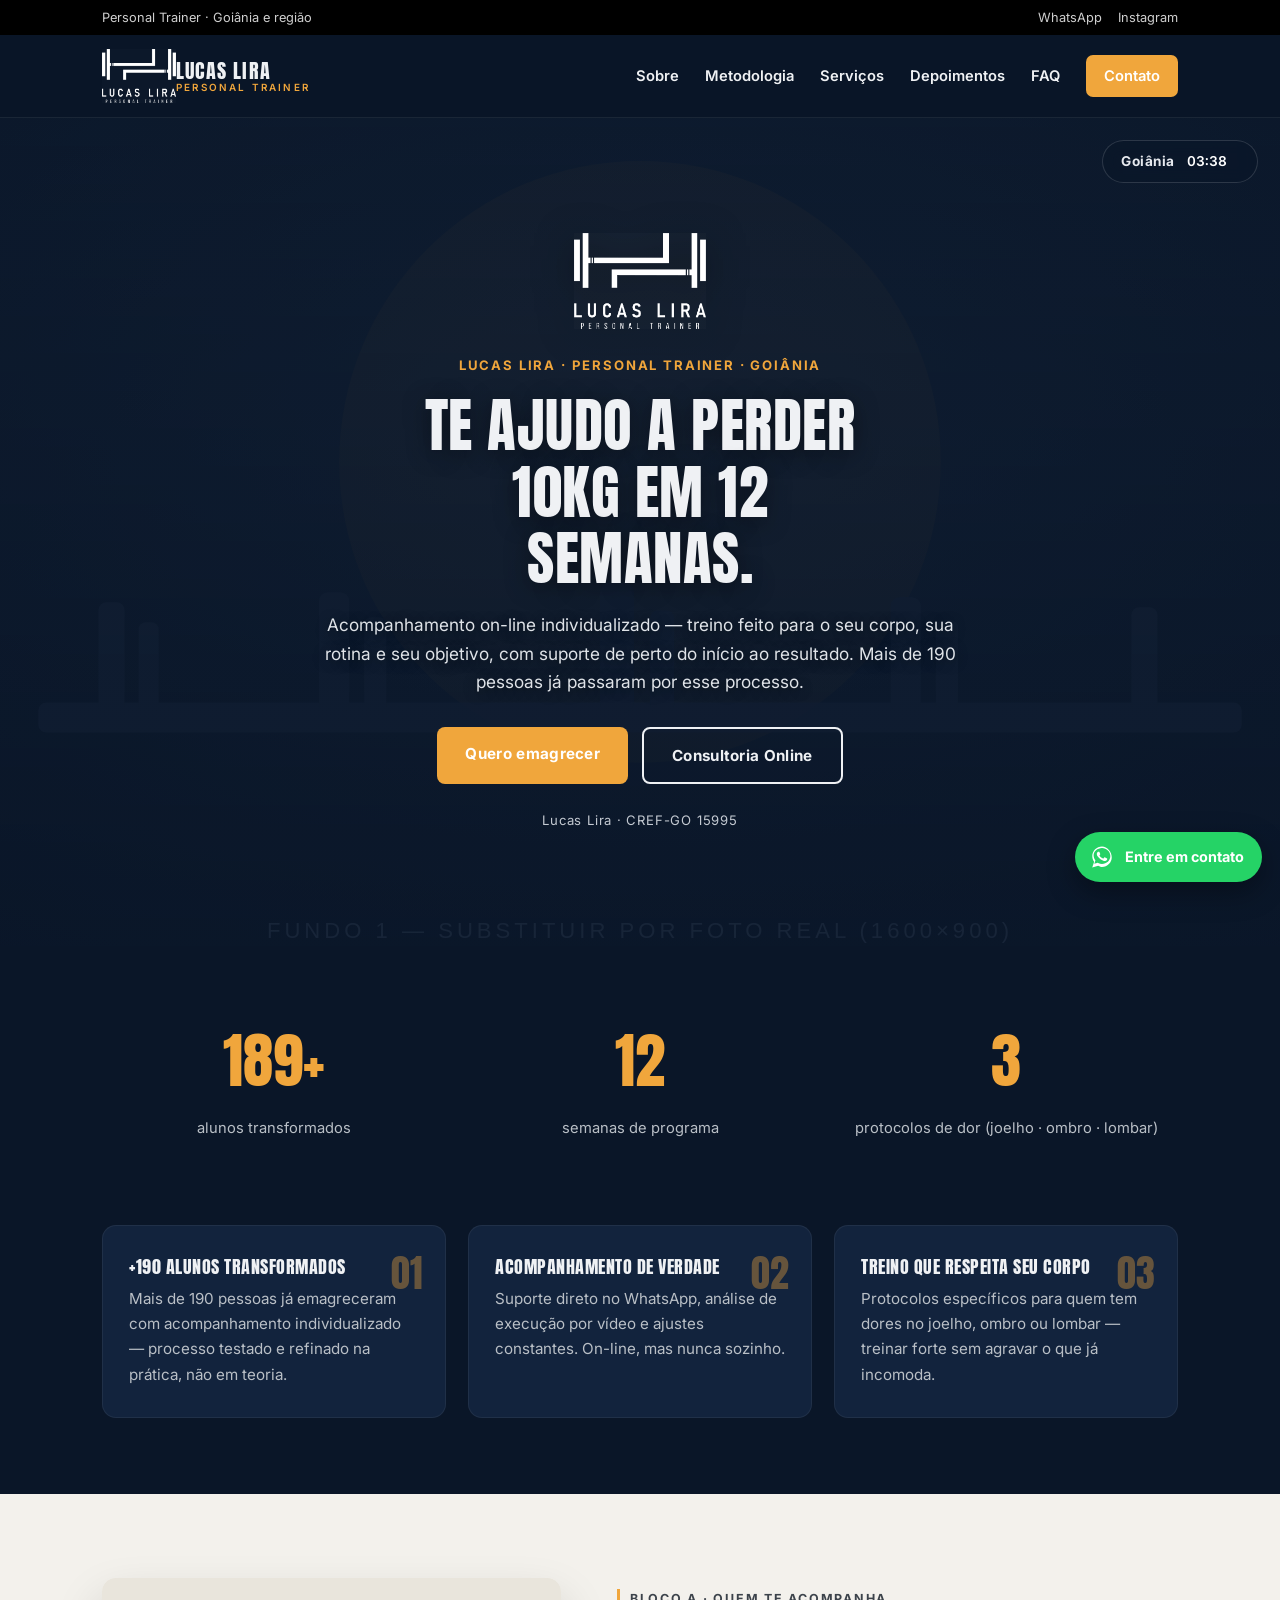
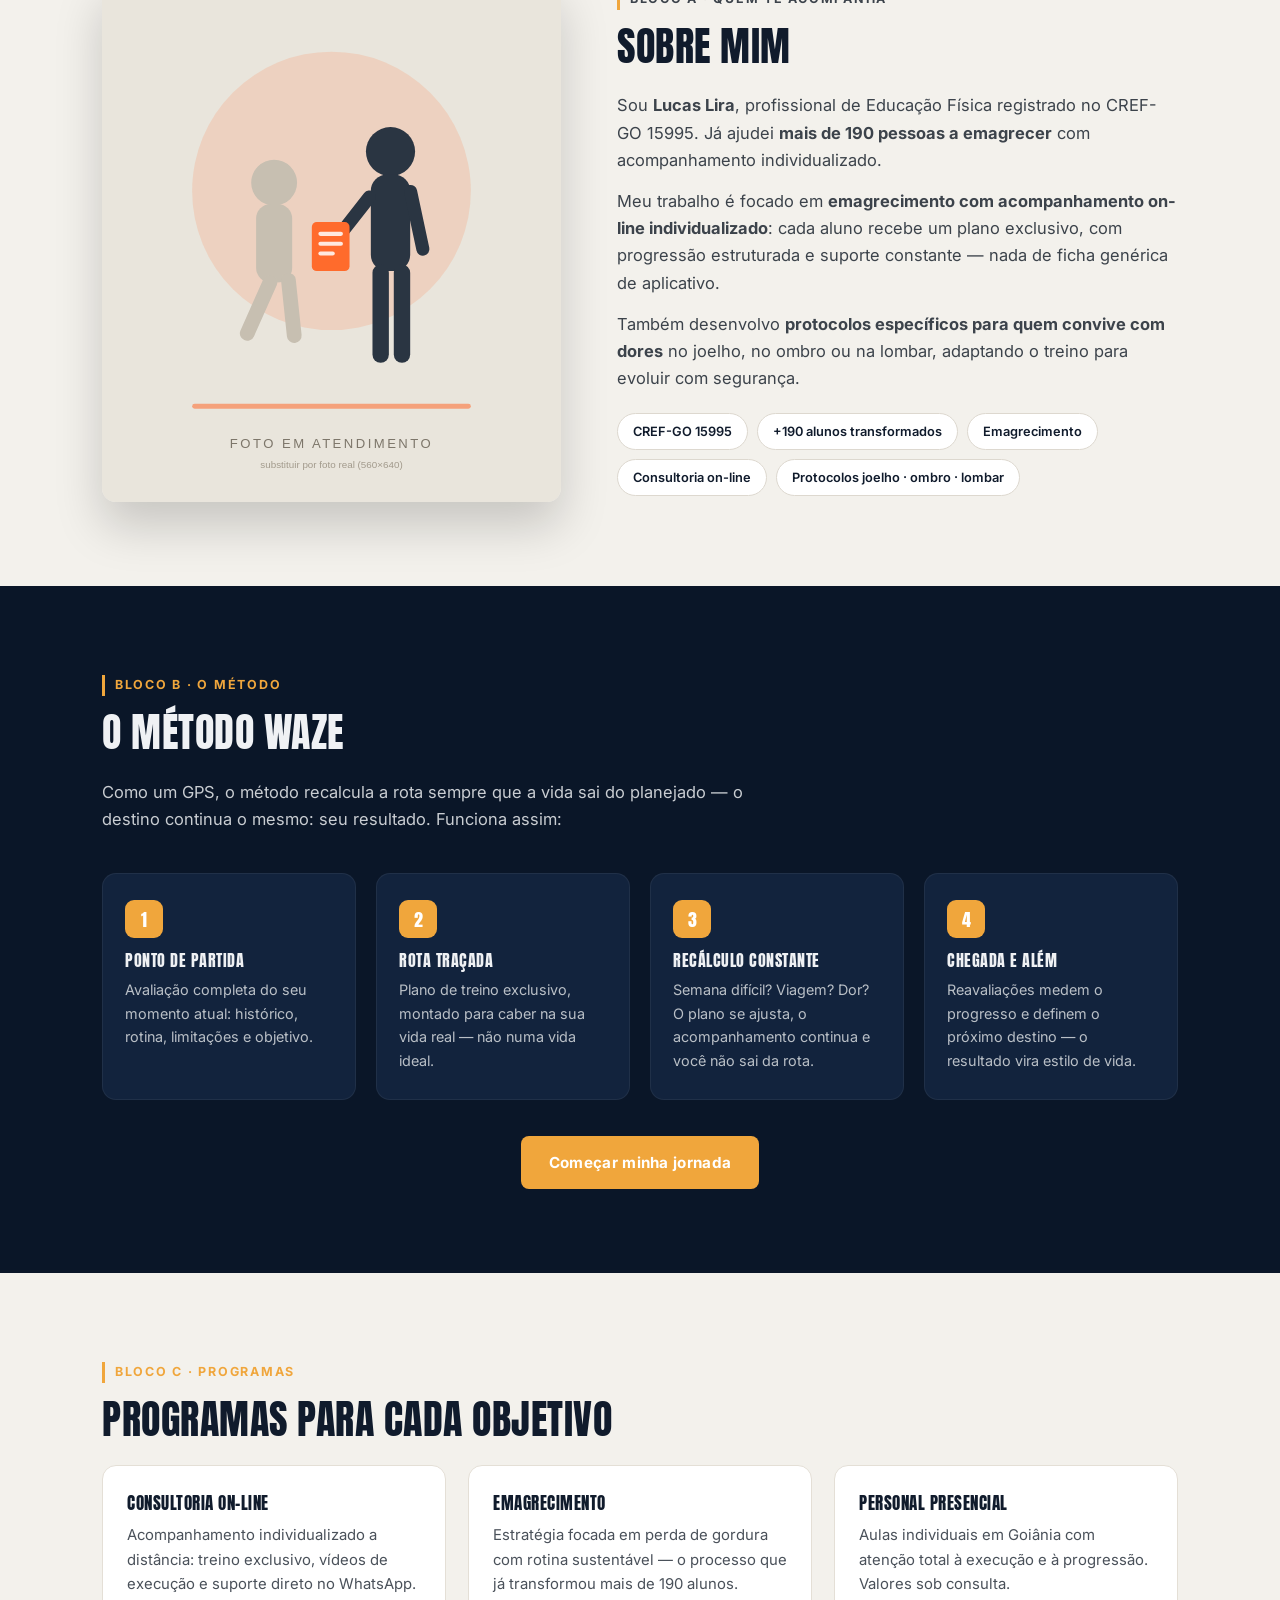
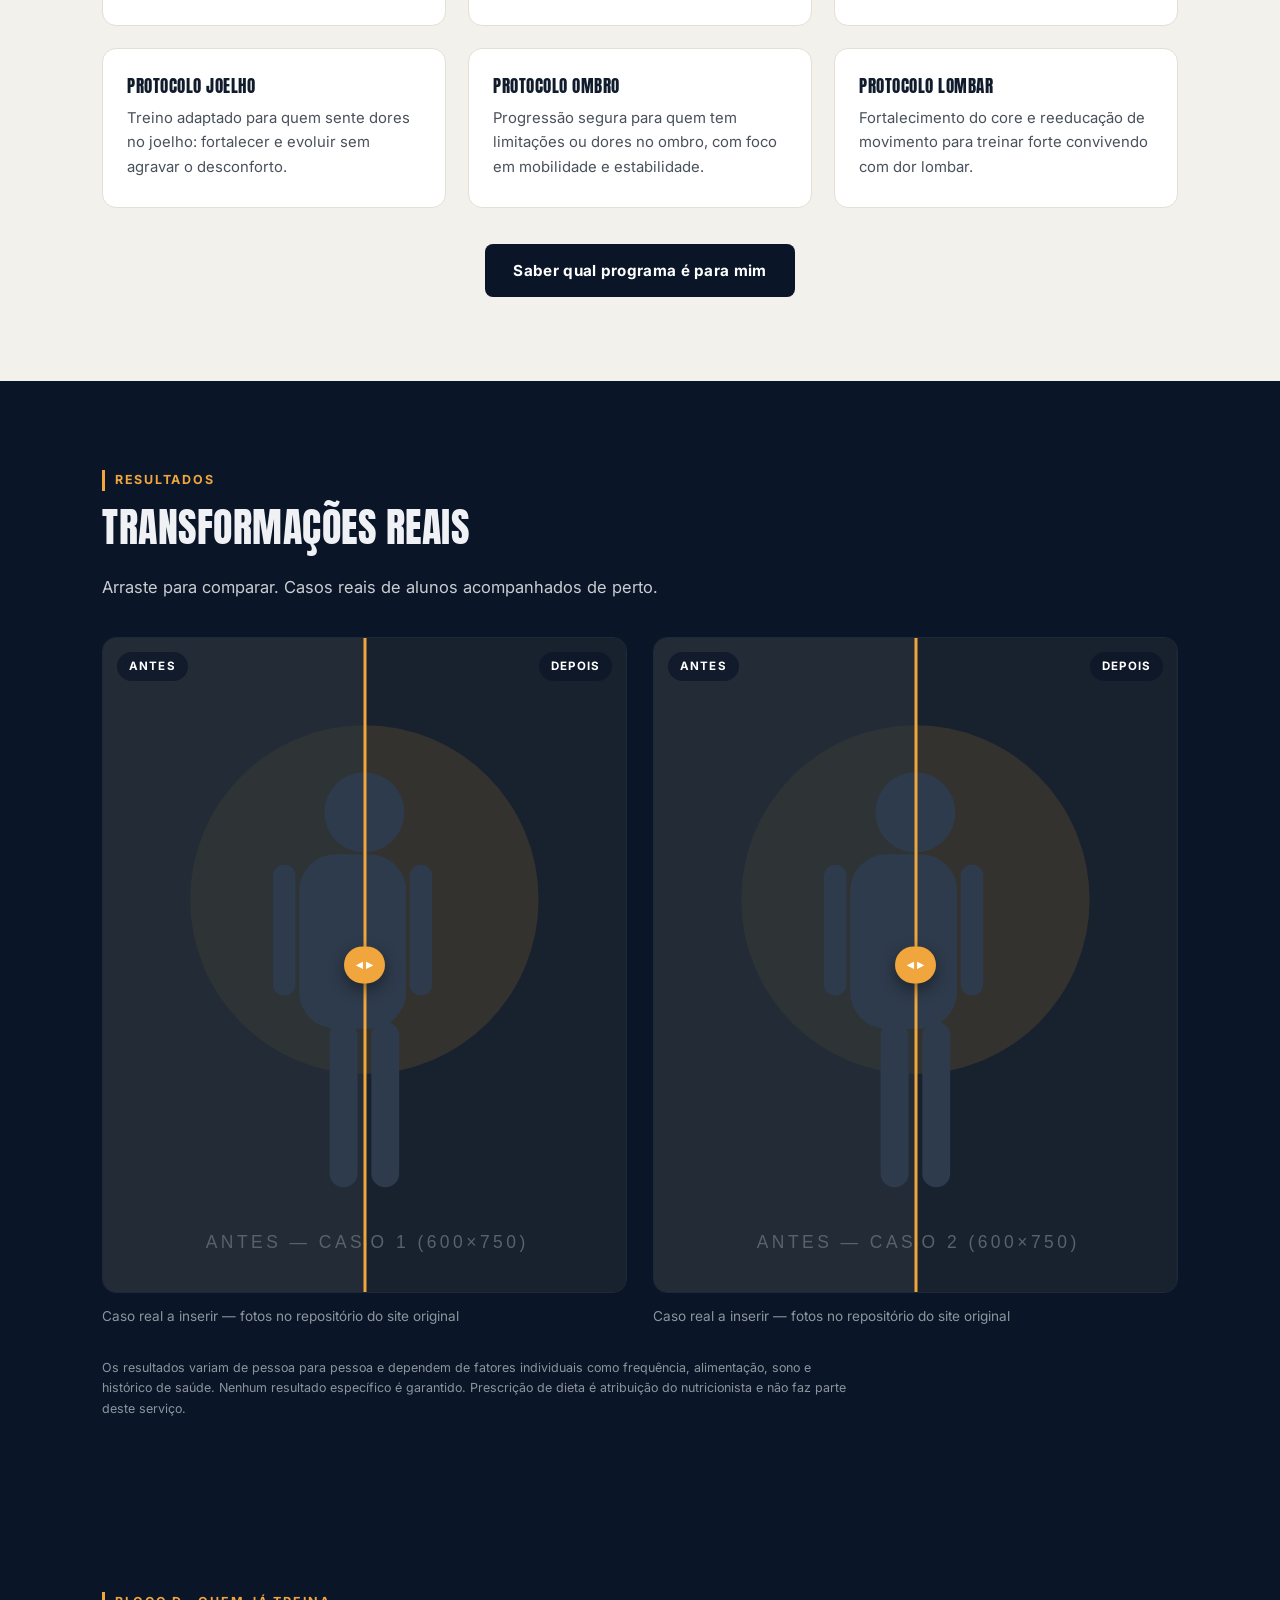
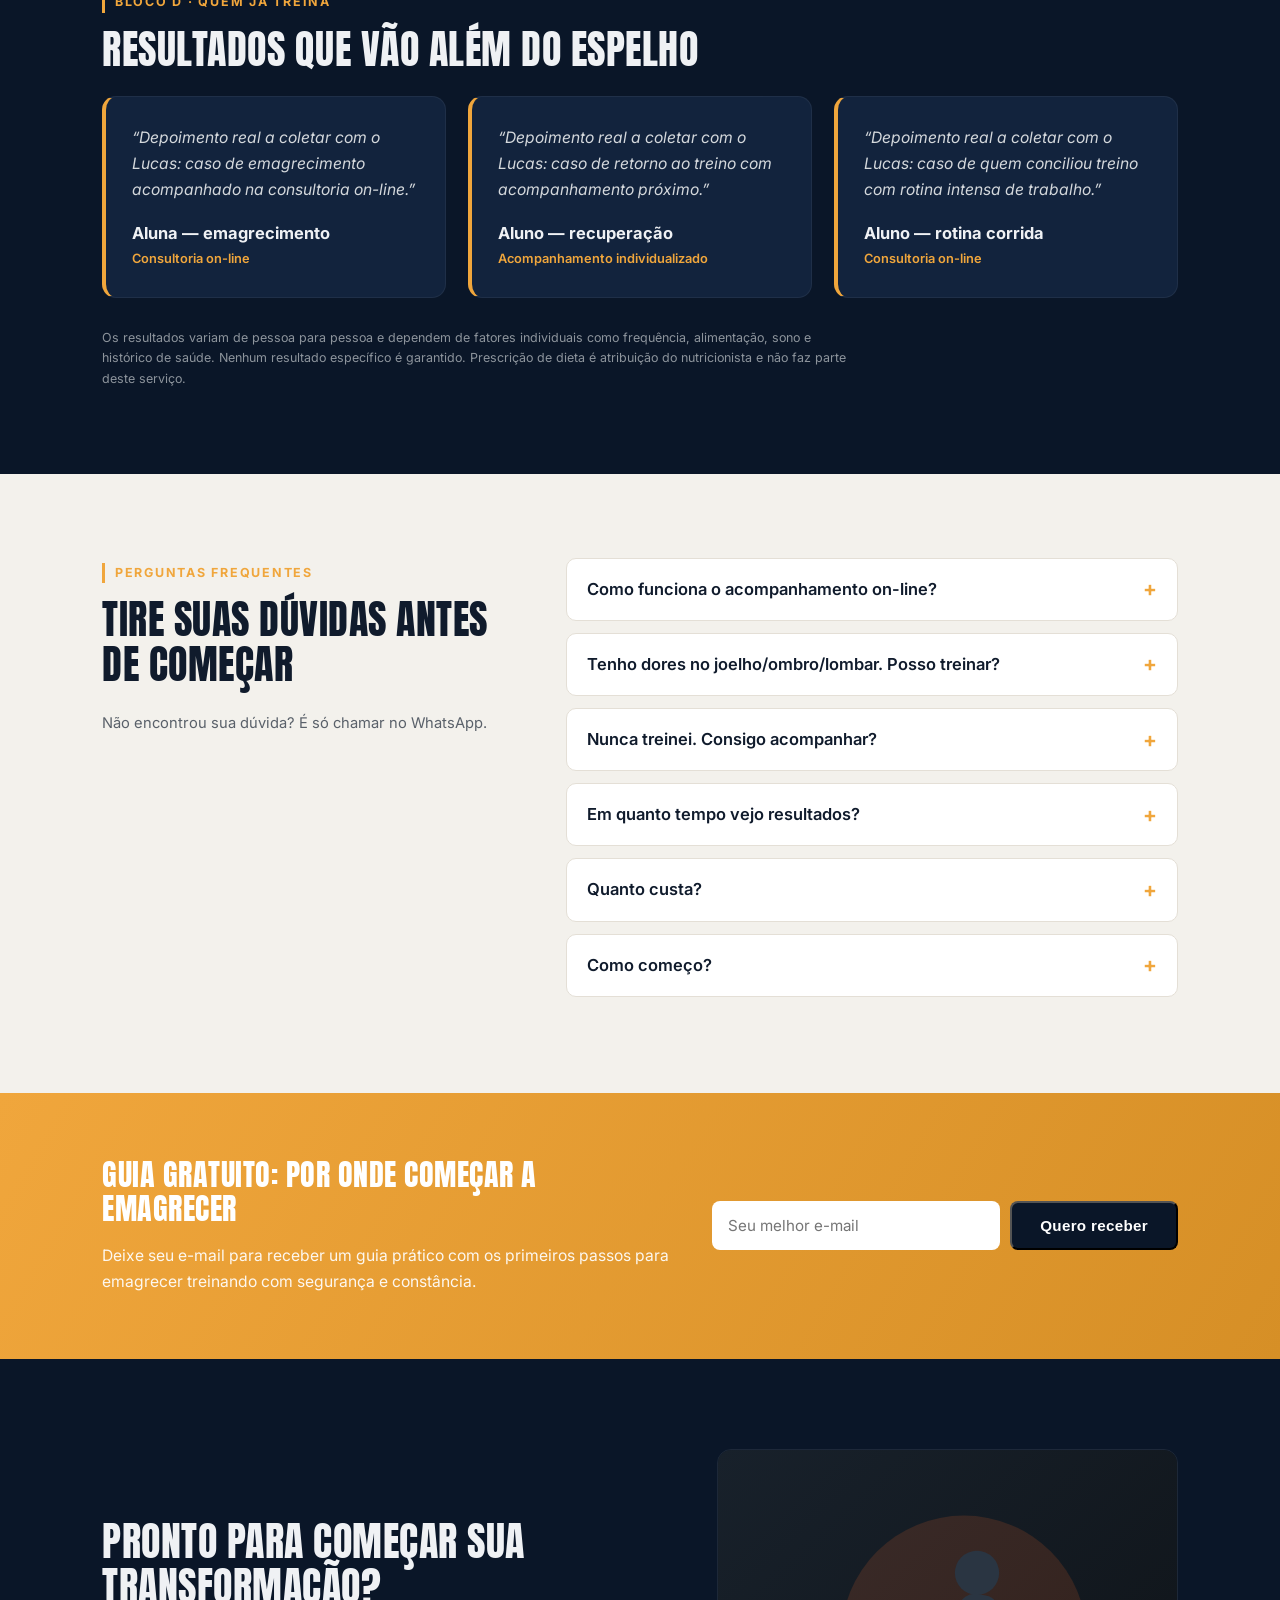
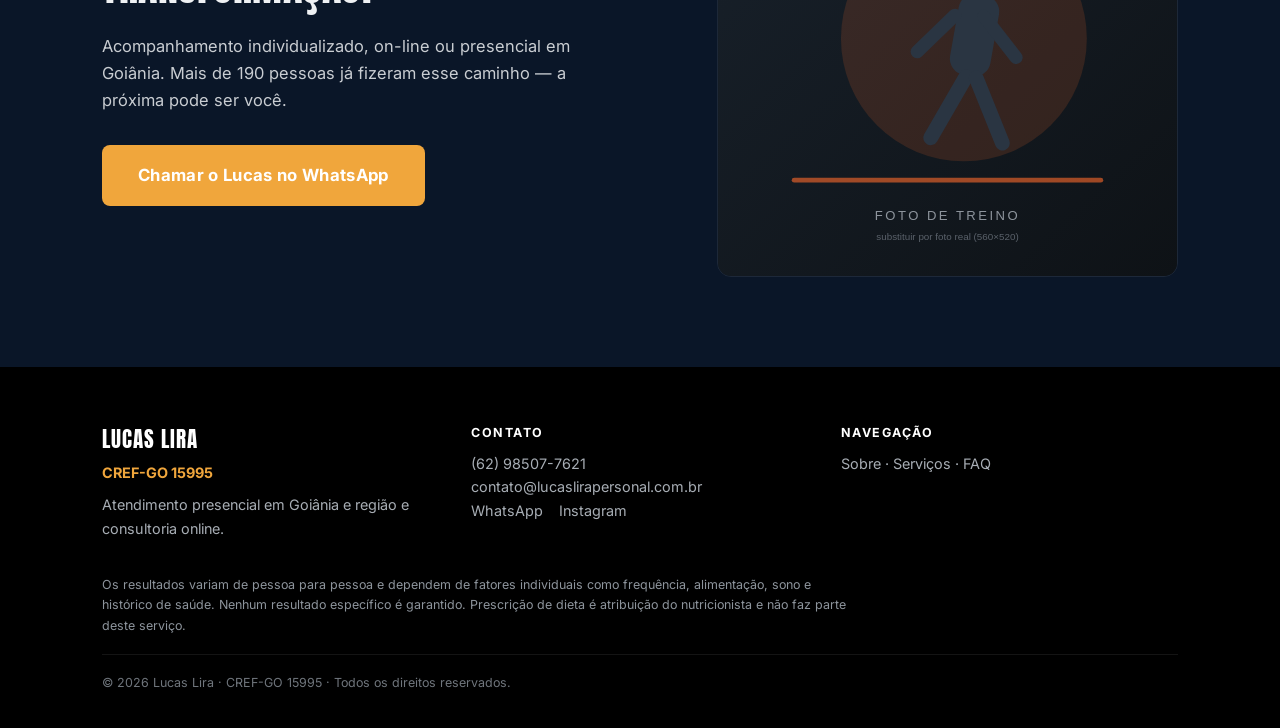
==== index.html @ c357eda4 "Add files via upload" ====
<!DOCTYPE html>
<html lang="pt-BR">
<head>
  <meta charset="UTF-8">
  <meta name="viewport" content="width=device-width, initial-scale=1.0">
  <title>Personal Trainer</title>
  <meta name="description" content="Treinos personalizados com acompanhamento profissional. Atendimento presencial e consultoria online.">
  <link rel="preconnect" href="https://fonts.googleapis.com">
  <link rel="preconnect" href="https://fonts.gstatic.com" crossorigin>
  <link href="https://fonts.googleapis.com/css2?family=Anton&family=Inter:wght@400;500;600;700&display=swap" rel="stylesheet">
  <link rel="stylesheet" href="styles.css">
  <script src="config.js"></script>
</head>
<body>

  <!-- ===== BARRA SUPERIOR ===== -->
  <div class="topbar">
    <div class="wrap topbar-in">
      <span id="tb-regiao"></span>
      <div class="topbar-links">
        <a id="tb-wa" href="#" target="_blank" rel="noopener">WhatsApp</a>
        <a id="tb-ig" href="#" target="_blank" rel="noopener">Instagram</a>
      </div>
    </div>
  </div>

  <!-- ===== NAVEGAÇÃO ===== -->
  <header class="nav" id="topo">
    <div class="wrap nav-in">
      <a class="brand" href="#topo">
        <img id="brand-logo" src="" alt="" class="brand-logo" hidden>
        <span class="brand-txt"><span id="brand-nome"></span><small id="brand-titulo"></small></span>
      </a>
      <nav class="menu" id="menu">
        <a href="#sobre">Sobre</a>
        <a href="#metodologia">Metodologia</a>
        <a href="#servicos">Serviços</a>
        <a href="#depoimentos">Depoimentos</a>
        <a href="#faq">FAQ</a>
        <a href="#contato" class="menu-cta">Contato</a>
      </nav>
      <button class="burger" id="burger" aria-label="Abrir menu">☰</button>
    </div>
  </header>

  <!-- ===== HERO (slideshow de fundo com zoom lento) ===== -->
  <section class="hero">
    <div class="hero-slides" id="hero-slides" aria-hidden="true"></div>
    <div class="hero-overlay" aria-hidden="true"></div>
    <div class="clima-card" id="clima-card" hidden>
      <span class="clima-cidade" id="clima-cidade"></span>
      <span class="clima-hora" id="clima-hora">--:--</span>
      <span class="clima-tempo" id="clima-tempo"></span>
    </div>
    <div class="wrap hero-in">
      <img id="hero-logo" class="hero-logo" src="" alt="" hidden>
      <p class="eyebrow" id="hero-eyebrow"></p>
      <h1 id="hero-headline"></h1>
      <p class="hero-sub" id="hero-sub"></p>
      <div class="hero-ctas">
        <a class="btn btn-solid" id="hero-cta1" href="#" target="_blank" rel="noopener"></a>
        <a class="btn btn-ghost" id="hero-cta2" href="#" target="_blank" rel="noopener"></a>
      </div>
      <p class="hero-cred" id="hero-cred"></p>
    </div>
  </section>

  <!-- ===== ESTATÍSTICAS ===== -->
  <section class="stats" id="stats-sec" hidden>
    <div class="wrap"><div class="stats-grid" id="stats-grid"></div></div>
  </section>

  <!-- ===== DIFERENCIAIS ===== -->
  <section class="difs">
    <div class="wrap">
      <div class="grid-3" id="difs-grid"></div>
    </div>
  </section>

  <!-- ===== SOBRE ===== -->
  <section class="sobre section-light" id="sobre">
    <div class="wrap sobre-in">
      <div class="sobre-img"><img id="img-sobre" src="" alt="Personal trainer em atendimento"></div>
      <div class="sobre-txt">
        <p class="tag">Bloco A · Quem te acompanha</p>
        <h2 id="sobre-titulo"></h2>
        <div id="sobre-paragrafos"></div>
        <div class="chips" id="sobre-chips"></div>
      </div>
    </div>
  </section>

  <!-- ===== METODOLOGIA ===== -->
  <section class="metodo" id="metodologia">
    <div class="wrap">
      <p class="tag tag-light">Bloco B · O método</p>
      <h2 id="metodo-titulo"></h2>
      <p class="metodo-intro" id="metodo-intro"></p>
      <div class="grid-4" id="metodo-grid"></div>
      <div class="center"><a class="btn btn-solid" id="metodo-cta" href="#" target="_blank" rel="noopener"></a></div>
    </div>
  </section>

  <!-- ===== SERVIÇOS ===== -->
  <section class="servicos section-light" id="servicos">
    <div class="wrap">
      <p class="tag">Bloco C · Programas</p>
      <h2>Programas para cada objetivo</h2>
      <div class="grid-3" id="serv-grid"></div>
      <div class="center"><a class="btn btn-dark" id="serv-cta" href="#" target="_blank" rel="noopener"></a></div>
    </div>
  </section>

  <!-- ===== RESULTADOS ANTES/DEPOIS ===== -->
  <section class="resultados" id="resultados-sec" hidden>
    <div class="wrap">
      <p class="tag tag-light">Resultados</p>
      <h2 id="res-titulo"></h2>
      <p class="res-intro" id="res-intro"></p>
      <div class="res-grid" id="res-grid"></div>
      <p class="disclaimer" id="res-disclaimer"></p>
    </div>
  </section>

  <!-- ===== DEPOIMENTOS ===== -->
  <section class="depo" id="depoimentos">
    <div class="wrap">
      <p class="tag tag-light">Bloco D · Quem já treina</p>
      <h2>Resultados que vão além do espelho</h2>
      <div class="grid-3" id="depo-grid"></div>
      <p class="disclaimer" id="depo-disclaimer"></p>
    </div>
  </section>

  <!-- ===== FAQ ===== -->
  <section class="faq section-light" id="faq">
    <div class="wrap faq-in">
      <div>
        <p class="tag">Perguntas frequentes</p>
        <h2>Tire suas dúvidas antes de começar</h2>
        <p class="faq-hint">Não encontrou sua dúvida? É só chamar no WhatsApp.</p>
      </div>
      <div id="faq-list"></div>
    </div>
  </section>

  <!-- ===== CAPTURA DE E-MAIL ===== -->
  <section class="captura">
    <div class="wrap captura-in">
      <div>
        <h2 id="cap-titulo"></h2>
        <p id="cap-texto"></p>
      </div>
      <form id="cap-form" method="POST">
        <input type="email" name="email" placeholder="Seu melhor e-mail" required>
        <button type="submit" class="btn btn-solid" id="cap-botao"></button>
      </form>
    </div>
  </section>

  <!-- ===== CTA FINAL ===== -->
  <section class="final" id="contato">
    <div class="wrap final-in">
      <div class="final-txt">
        <h2 id="final-titulo"></h2>
        <p id="final-texto"></p>
        <a class="btn btn-solid btn-lg" id="final-cta" href="#" target="_blank" rel="noopener"></a>
      </div>
      <div class="final-img"><img id="img-final" src="" alt="Treino em andamento"></div>
    </div>
  </section>

  <!-- ===== RODAPÉ ===== -->
  <footer class="footer">
    <div class="wrap">
      <div class="footer-grid">
        <div>
          <p class="footer-brand" id="ft-nome"></p>
          <p id="ft-cref" class="footer-cref"></p>
          <p id="ft-regiao"></p>
        </div>
        <div>
          <p class="footer-h">Contato</p>
          <p id="ft-tel"></p>
          <p id="ft-email"></p>
          <div class="topbar-links">
            <a id="ft-wa" href="#" target="_blank" rel="noopener">WhatsApp</a>
            <a id="ft-ig" href="#" target="_blank" rel="noopener">Instagram</a>
          </div>
        </div>
        <div>
          <p class="footer-h">Navegação</p>
          <p><a href="#sobre">Sobre</a> · <a href="#servicos">Serviços</a> · <a href="#faq">FAQ</a></p>
        </div>
      </div>
      <p class="disclaimer" id="ft-disclaimer"></p>
      <p class="footer-copy" id="ft-copy"></p>
    </div>
  </footer>

  <a id="wa-float" class="wa-float" href="#" target="_blank" rel="noopener" aria-label="Conversar no WhatsApp">
    <svg viewBox="0 0 32 32" width="26" height="26" fill="#fff" aria-hidden="true"><path d="M16 3C9.4 3 4 8.3 4 14.9c0 2.6.8 5 2.3 7L4 29l7.3-2.3c1.9 1 3.9 1.5 4.7 1.5 6.6 0 12-5.3 12-11.9S22.6 3 16 3zm0 21.7c-1.4 0-3.3-.5-4.7-1.4l-.5-.3-4.3 1.4 1.4-4.2-.3-.5c-1.2-1.7-1.9-3.7-1.9-5.8C5.7 9.5 10.3 5 16 5s10.3 4.5 10.3 9.9-4.6 9.8-10.3 9.8zm5.6-7.3c-.3-.2-1.8-.9-2.1-1s-.5-.2-.7.2-.8 1-1 1.2-.4.2-.7.1c-.3-.2-1.3-.5-2.5-1.5-.9-.8-1.5-1.8-1.7-2.1s0-.5.1-.6c.1-.1.3-.4.5-.5.2-.2.2-.3.3-.5s.1-.4 0-.5c-.1-.2-.7-1.7-1-2.3-.3-.6-.5-.5-.7-.5h-.6c-.2 0-.5.1-.8.4-.3.3-1.1 1-1.1 2.5s1.1 2.9 1.3 3.1c.2.2 2.2 3.4 5.4 4.7.8.3 1.4.5 1.8.7.8.2 1.5.2 2 .1.6-.1 1.8-.7 2.1-1.5.3-.7.3-1.3.2-1.5-.1-.1-.3-.2-.6-.4z"/></svg>
    <span>Entre em contato</span>
  </a>

  <script src="render.js"></script>
</body>
</html>
---- styles.css ----
/* ============================================================
   MATRIZ PERSONAL — ESTILOS
   As cores vêm do config.js (variáveis CSS). Não edite cores aqui.
   ============================================================ */
:root{
  --ink:#0E1216; --card:#18212B; --paper:#F4F2ED;
  --accent:#FF6B2C; --accent-h:#E5561B;
  --txt-light:#EDEDEA; --txt-dark:#171C21;
  --radius:14px;
}
*{margin:0;padding:0;box-sizing:border-box}
html{scroll-behavior:smooth}
body{font-family:'Inter',sans-serif;background:var(--ink);color:var(--txt-light);line-height:1.65;font-size:16.5px}
img{display:block;max-width:100%}
a{color:inherit;text-decoration:none}
h1,h2,h3{font-family:'Anton',sans-serif;font-weight:400;letter-spacing:.5px;text-transform:uppercase;line-height:1.12}
h2{font-size:clamp(1.7rem,3.4vw,2.5rem);margin-bottom:.6em}
.wrap{max-width:1120px;margin:0 auto;padding:0 22px}
.center{text-align:center;margin-top:36px}

/* ---- Botões ---- */
.btn{display:inline-block;padding:14px 28px;border-radius:8px;font-weight:700;font-size:.95rem;transition:.2s;letter-spacing:.02em}
.btn-solid{background:var(--accent);color:#fff}
.btn-solid:hover{background:var(--accent-h);transform:translateY(-2px)}
.btn-ghost{border:2px solid var(--txt-light);color:var(--txt-light)}
.btn-ghost:hover{border-color:var(--accent);color:var(--accent)}
.btn-dark{background:var(--ink);color:#fff}
.btn-dark:hover{background:var(--accent)}
.btn-lg{padding:17px 36px;font-size:1.05rem}

/* ---- Tags de seção (assinatura visual: blocos de treino) ---- */
.tag{display:inline-block;font-size:.78rem;font-weight:700;letter-spacing:.14em;text-transform:uppercase;color:var(--accent);border-left:3px solid var(--accent);padding-left:10px;margin-bottom:14px}
.tag-light{color:var(--accent)}
.eyebrow{font-size:.82rem;font-weight:700;letter-spacing:.14em;text-transform:uppercase;color:var(--accent);margin-bottom:16px}

/* ---- Topbar ---- */
.topbar{background:#000;font-size:.8rem;padding:7px 0;color:#cfcfcf}
.topbar-in{display:flex;justify-content:space-between;align-items:center;gap:12px;flex-wrap:wrap}
.topbar-links{display:flex;gap:16px}
.topbar-links a:hover{color:var(--accent)}

/* ---- Nav ---- */
.nav{position:sticky;top:0;z-index:50;background:color-mix(in srgb,var(--ink) 92%,transparent);backdrop-filter:blur(8px);border-bottom:1px solid rgba(255,255,255,.07)}
.nav-in{display:flex;justify-content:space-between;align-items:center;padding:14px 22px}
.brand{font-family:'Anton',sans-serif;font-size:1.25rem;text-transform:uppercase;letter-spacing:.06em;display:flex;align-items:center;line-height:1.1}
.brand-txt{display:flex;flex-direction:column}
.brand-logo{height:54px;width:auto;display:block}
.brand small{font-family:'Inter',sans-serif;font-size:.62rem;font-weight:600;letter-spacing:.22em;color:var(--accent);text-transform:uppercase}
.menu{display:flex;gap:26px;align-items:center;font-weight:600;font-size:.92rem}
.menu a:hover{color:var(--accent)}
.menu-cta{background:var(--accent);padding:9px 18px;border-radius:7px;color:#fff}
.menu-cta:hover{background:var(--accent-h);color:#fff!important}
.burger{display:none;background:none;border:none;color:var(--txt-light);font-size:1.5rem;cursor:pointer}

/* ---- Hero: slideshow de fundo com zoom lento (Ken Burns) ---- */
.hero{position:relative;min-height:92vh;display:flex;align-items:center;justify-content:center;text-align:center;overflow:hidden;background:var(--ink)}
.hero-slides,.hero-slide,.hero-overlay{position:absolute;inset:0}
.hero-slide{background-size:cover;background-position:center;opacity:0;transition:opacity 1.6s ease}
.hero-slide.active{opacity:1;animation:kenburns 8s ease-out forwards}
@keyframes kenburns{from{transform:scale(1)}to{transform:scale(1.09)}}
.hero-overlay{background:linear-gradient(180deg,rgba(10,22,40,.55) 0%,rgba(10,22,40,.72) 100%)}
.hero-in{position:relative;z-index:2;display:flex;flex-direction:column;align-items:center;padding-top:80px;padding-bottom:80px}
.hero-logo{height:96px;width:auto;margin-bottom:26px;filter:drop-shadow(0 6px 18px rgba(0,0,0,.5))}
.hero h1{font-size:clamp(2.2rem,5vw,3.7rem);max-width:17ch;text-shadow:0 4px 24px rgba(0,0,0,.45)}
.hero-sub{margin:20px auto 30px;color:#dfe3e8;font-size:1.08rem;max-width:38em;text-shadow:0 2px 12px rgba(0,0,0,.5)}
.hero-ctas{display:flex;gap:14px;flex-wrap:wrap;justify-content:center}
.hero-cred{margin-top:26px;font-size:.82rem;color:#c4cad2;letter-spacing:.06em}

/* ---- Card cidade/hora/tempo ---- */
.clima-card{position:absolute;top:22px;right:22px;z-index:3;display:flex;align-items:center;gap:12px;
  background:rgba(10,22,40,.55);backdrop-filter:blur(8px);border:1px solid rgba(255,255,255,.14);
  border-radius:99px;padding:9px 18px;font-size:.85rem;color:#e6e9ee}
.clima-cidade{font-weight:700;letter-spacing:.04em}
.clima-hora{font-variant-numeric:tabular-nums;color:#fff;font-weight:600}
.clima-tempo{color:var(--accent);font-weight:700}

/* ---- Botão flutuante WhatsApp ---- */
.wa-float{position:fixed;right:18px;bottom:18px;z-index:90;display:flex;align-items:center;gap:10px;background:#25D366;color:#fff;font-weight:700;font-size:.9rem;padding:12px 18px 12px 14px;border-radius:99px;box-shadow:0 10px 28px rgba(0,0,0,.35);transition:.2s}
.wa-float:hover{transform:translateY(-3px);box-shadow:0 14px 32px rgba(0,0,0,.4)}
.wa-float svg{flex-shrink:0}

/* ---- Estatísticas animadas ---- */
.stats{background:var(--ink);padding:64px 0 8px}
.stats-grid{display:grid;grid-template-columns:repeat(3,1fr);gap:22px;text-align:center}
.stat{display:flex;flex-direction:column;gap:6px}
.stat-n{font-family:'Anton',sans-serif;font-size:clamp(2.6rem,5vw,3.8rem);color:var(--accent);font-variant-numeric:tabular-nums}
.stat-l{color:#b9bfc6;font-size:.92rem;max-width:22em;margin:0 auto}

/* ---- Diferenciais ---- *//* ---- Estatísticas animadas ---- */
.stats{background:var(--ink);padding:64px 0 8px}
.stats-grid{display:grid;grid-template-columns:repeat(3,1fr);gap:22px;text-align:center}
.stat{display:flex;flex-direction:column;gap:6px}
.stat-n{font-family:'Anton',sans-serif;font-size:clamp(2.6rem,5vw,3.8rem);color:var(--accent);font-variant-numeric:tabular-nums}
.stat-l{color:#b9bfc6;font-size:.92rem;max-width:22em;margin:0 auto}

/* ---- Diferenciais ---- */
.difs{padding:76px 0;background:var(--ink)}
.grid-3{display:grid;grid-template-columns:repeat(3,1fr);gap:22px}
.dif-card{background:var(--card);border:1px solid rgba(255,255,255,.06);border-radius:var(--radius);padding:30px 26px;position:relative}
.dif-n{font-family:'Anton',sans-serif;font-size:2.4rem;color:color-mix(in srgb,var(--accent) 38%,transparent);position:absolute;top:16px;right:22px}
.dif-card h3{font-size:1.15rem;margin-bottom:10px;max-width:80%}
.dif-card p{color:#b9bfc6;font-size:.95rem}

/* ---- Seções claras ---- */
.section-light{background:var(--paper);color:var(--txt-dark)}
.section-light h2{color:var(--txt-dark)}

/* ---- Sobre ---- */
.sobre{padding:84px 0}
.sobre-in{display:grid;grid-template-columns:.9fr 1.1fr;gap:56px;align-items:center}
.sobre-img img{border-radius:var(--radius);box-shadow:0 24px 48px rgba(0,0,0,.18)}
.sobre-txt p{margin-bottom:14px;color:#3c434b}
.chips{display:flex;flex-wrap:wrap;gap:9px;margin-top:20px}
.chip{background:#fff;border:1px solid #ddd8cf;border-radius:99px;padding:7px 15px;font-size:.8rem;font-weight:600;color:var(--txt-dark)}

/* ---- Metodologia ---- */
.metodo{padding:84px 0;background:var(--ink)}
.metodo-intro{color:#c9cdd2;max-width:40em;margin-bottom:40px}
.grid-4{display:grid;grid-template-columns:repeat(4,1fr);gap:20px}
.passo{background:var(--card);border:1px solid rgba(255,255,255,.06);border-radius:var(--radius);padding:26px 22px}
.passo-n{display:inline-flex;width:38px;height:38px;align-items:center;justify-content:center;background:var(--accent);color:#fff;border-radius:9px;font-family:'Anton',sans-serif;font-size:1.15rem;margin-bottom:14px}
.passo h3{font-size:1rem;margin-bottom:8px}
.passo p{color:#b9bfc6;font-size:.9rem}

/* ---- Serviços ---- */
.servicos{padding:84px 0}
.serv-card{background:#fff;border:1px solid #e4dfd6;border-radius:var(--radius);padding:28px 24px;transition:.2s}
.serv-card:hover{transform:translateY(-4px);box-shadow:0 16px 34px rgba(0,0,0,.1);border-color:var(--accent)}
.serv-card h3{font-size:1.05rem;margin-bottom:10px;color:var(--txt-dark)}
.serv-card p{color:#4a515a;font-size:.93rem}

/* ---- Resultados antes/depois ---- */
.resultados{padding:84px 0;background:var(--ink)}
.res-intro{color:#c9cdd2;max-width:40em;margin-bottom:36px}
.res-grid{display:grid;grid-template-columns:repeat(2,1fr);gap:26px}
.ba-wrap figcaption{margin-top:12px;font-size:.85rem;color:#8d949c}
.ba{position:relative;border-radius:var(--radius);overflow:hidden;aspect-ratio:600/750;user-select:none;border:1px solid rgba(255,255,255,.08)}
.ba-img{position:absolute;inset:0;width:100%;height:100%;object-fit:cover}
.ba-depois{position:absolute;inset:0}
.ba-linha{position:absolute;top:0;bottom:0;width:3px;background:var(--accent);transform:translateX(-50%);pointer-events:none}
.ba-alca{position:absolute;top:50%;left:50%;transform:translate(-50%,-50%);background:var(--accent);color:#fff;border-radius:99px;padding:8px 12px;font-size:.8rem;font-weight:700;white-space:nowrap;box-shadow:0 6px 16px rgba(0,0,0,.4)}
.ba-tag{position:absolute;top:14px;background:rgba(10,22,40,.72);color:#fff;font-size:.72rem;font-weight:700;letter-spacing:.1em;text-transform:uppercase;padding:5px 12px;border-radius:99px;pointer-events:none}
.ba-esq{left:14px}.ba-dir{right:14px}
.ba-range{position:absolute;inset:0;width:100%;height:100%;opacity:0;cursor:ew-resize;margin:0;-webkit-appearance:none;appearance:none;touch-action:pan-y}

/* ---- Depoimentos ---- */
.depo{padding:84px 0;background:var(--ink)}
.depo-card{background:var(--card);border:1px solid rgba(255,255,255,.06);border-left:4px solid var(--accent);border-radius:var(--radius);padding:28px 26px;display:flex;flex-direction:column;gap:18px}
.depo-card blockquote{font-size:.98rem;color:#d4d8dc;font-style:italic}
.depo-card figcaption{display:flex;flex-direction:column}
.depo-card figcaption span{font-size:.8rem;color:var(--accent);font-weight:600}
.disclaimer{margin-top:30px;font-size:.78rem;color:#8d949c;max-width:60em}

/* ---- FAQ ---- */
.faq{padding:84px 0}
.faq-in{display:grid;grid-template-columns:.8fr 1.2fr;gap:56px;align-items:start}
.faq-hint{color:#5a616a;font-size:.92rem}
.faq-item{background:#fff;border:1px solid #e4dfd6;border-radius:10px;margin-bottom:12px;overflow:hidden}
.faq-item summary{cursor:pointer;padding:17px 20px;font-weight:600;color:var(--txt-dark);list-style:none;position:relative;padding-right:44px}
.faq-item summary::after{content:"+";position:absolute;right:20px;top:50%;transform:translateY(-50%);color:var(--accent);font-size:1.3rem;font-weight:700}
.faq-item[open] summary::after{content:"–"}
.faq-item p{padding:0 20px 18px;color:#4a515a;font-size:.94rem}

/* ---- Captura ---- */
.captura{padding:64px 0;background:linear-gradient(120deg,var(--accent),var(--accent-h));color:#fff}
.captura-in{display:grid;grid-template-columns:1.1fr .9fr;gap:40px;align-items:center}
.captura h2{color:#fff;font-size:clamp(1.4rem,2.6vw,1.9rem)}
.captura p{opacity:.92;font-size:.98rem}
#cap-form{display:flex;gap:10px;flex-wrap:wrap}
#cap-form input{flex:1;min-width:220px;padding:14px 16px;border-radius:8px;border:none;font-size:.95rem;font-family:'Inter',sans-serif}
#cap-form .btn{background:var(--ink);color:#fff}
#cap-form .btn:hover{background:#000}

/* ---- CTA final ---- */
.final{padding:90px 0;background:var(--ink)}
.final-in{display:grid;grid-template-columns:1.1fr .9fr;gap:52px;align-items:center}
.final-txt p{color:#c9cdd2;margin:16px 0 30px;max-width:32em}
.final-img img{border-radius:var(--radius);border:1px solid rgba(255,255,255,.08)}

/* ---- Rodapé ---- */
.footer{background:#000;padding:56px 0 34px;font-size:.9rem;color:#a7adb4}
.footer-grid{display:grid;grid-template-columns:repeat(3,1fr);gap:32px;margin-bottom:34px}
.footer-brand{font-family:'Anton',sans-serif;font-size:1.3rem;color:#fff;text-transform:uppercase;letter-spacing:.05em}
.footer-cref{color:var(--accent);font-weight:700;margin:4px 0 8px}
.footer-h{font-weight:700;color:#fff;margin-bottom:8px;text-transform:uppercase;font-size:.78rem;letter-spacing:.12em}
.footer a:hover{color:var(--accent)}
.footer-copy{margin-top:18px;font-size:.78rem;color:#6f757c;border-top:1px solid rgba(255,255,255,.08);padding-top:18px}

/* ---- Responsivo ---- */
@media(max-width:920px){
  .grid-4{grid-template-columns:repeat(2,1fr)}
  .res-grid{grid-template-columns:1fr;max-width:480px;margin:0 auto}
  .sobre-in,.faq-in,.captura-in,.final-in{grid-template-columns:1fr}
  .sobre-img{max-width:420px}
}
@media(max-width:720px){
  .brand-logo{height:44px}
  .hero{min-height:86vh}
  .hero-logo{height:72px}
  .wa-float span{display:none}
  .wa-float{padding:14px}
  .stats-grid{grid-template-columns:1fr;gap:30px}
  .clima-card{top:12px;right:12px;padding:7px 14px;font-size:.78rem;gap:9px}
  .grid-3{grid-template-columns:1fr}
  .menu{display:none;position:absolute;top:100%;left:0;right:0;background:var(--ink);flex-direction:column;padding:18px 22px;gap:16px;border-bottom:1px solid rgba(255,255,255,.08)}
  .menu.open{display:flex}
  .burger{display:block}
}
/* ---- Scroll reveal ---- */
.reveal{opacity:0;transform:translateY(26px);transition:opacity .7s cubic-bezier(.22,.61,.36,1),transform .7s cubic-bezier(.22,.61,.36,1)}
.reveal.in{opacity:1;transform:none}

@media(prefers-reduced-motion:reduce){*{transition:none!important;animation:none!important;scroll-behavior:auto}.reveal{opacity:1;transform:none}.hero-slide.active{transform:none}}
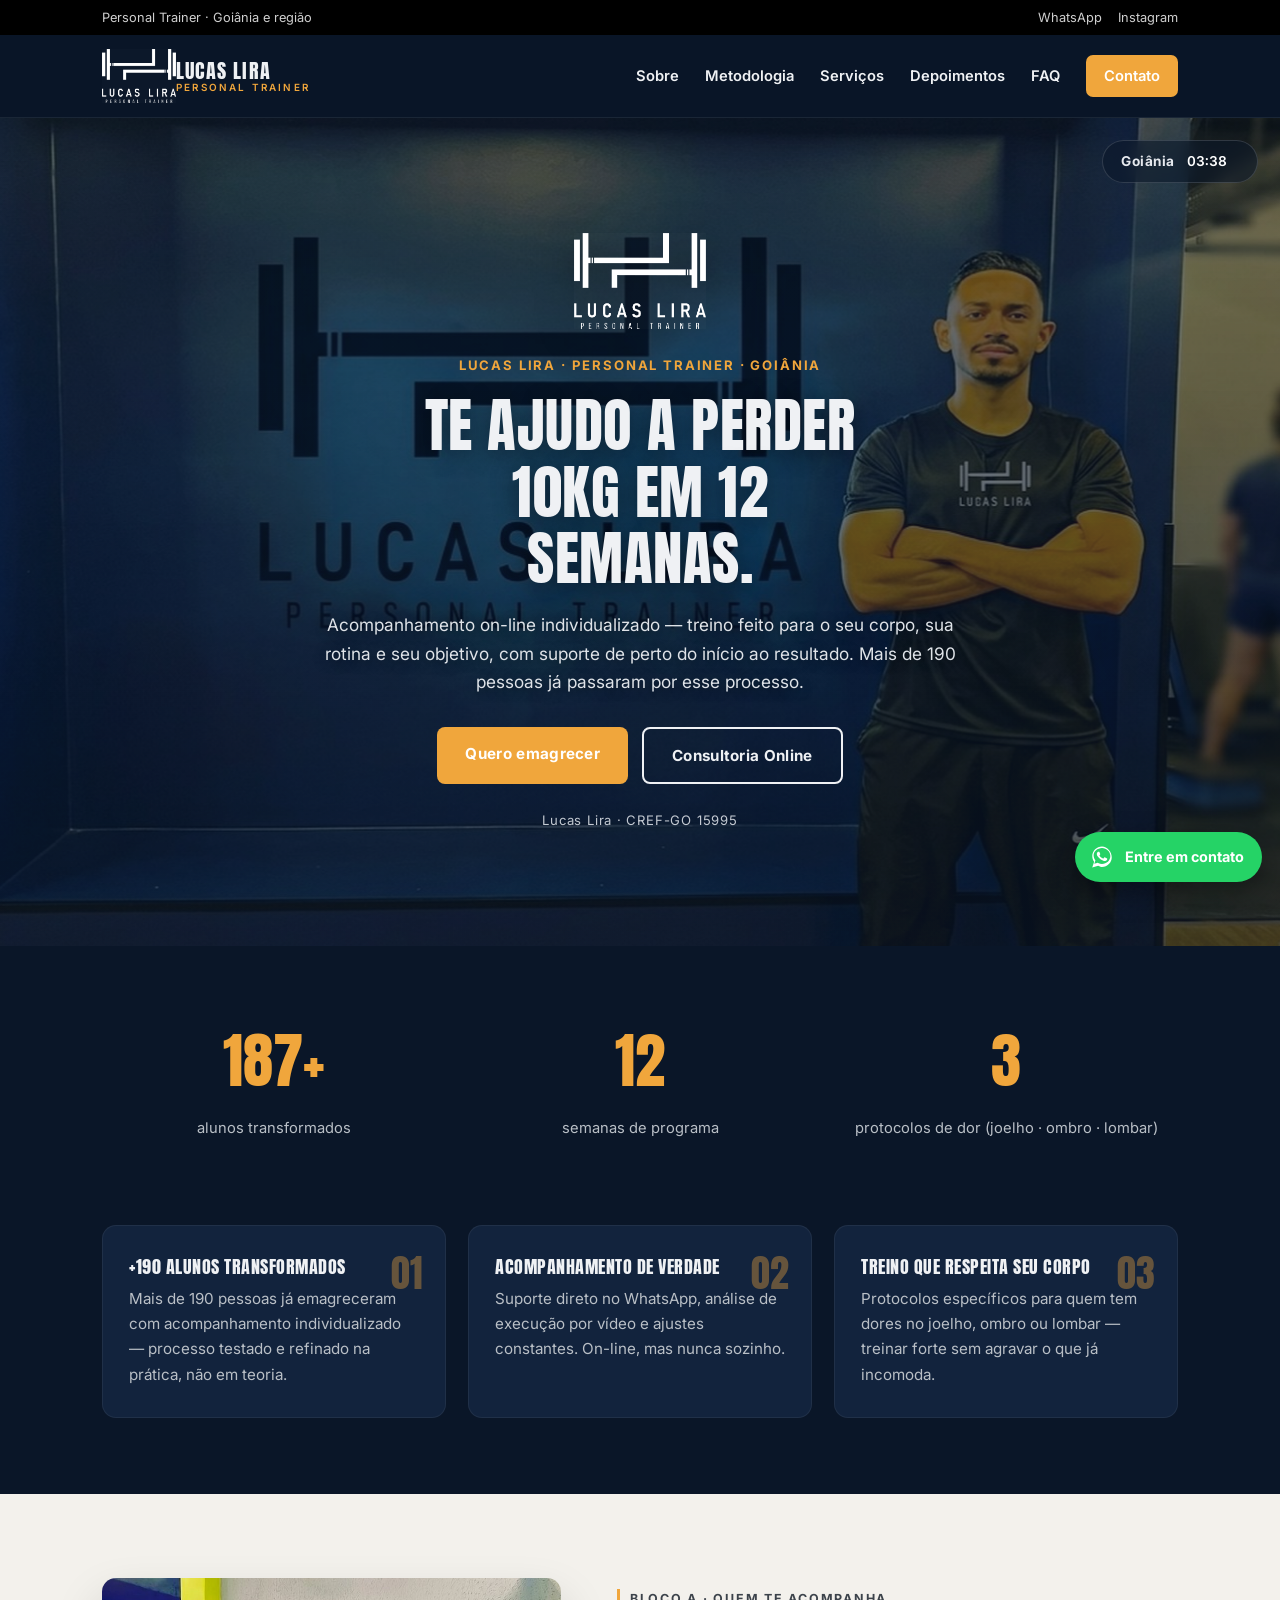
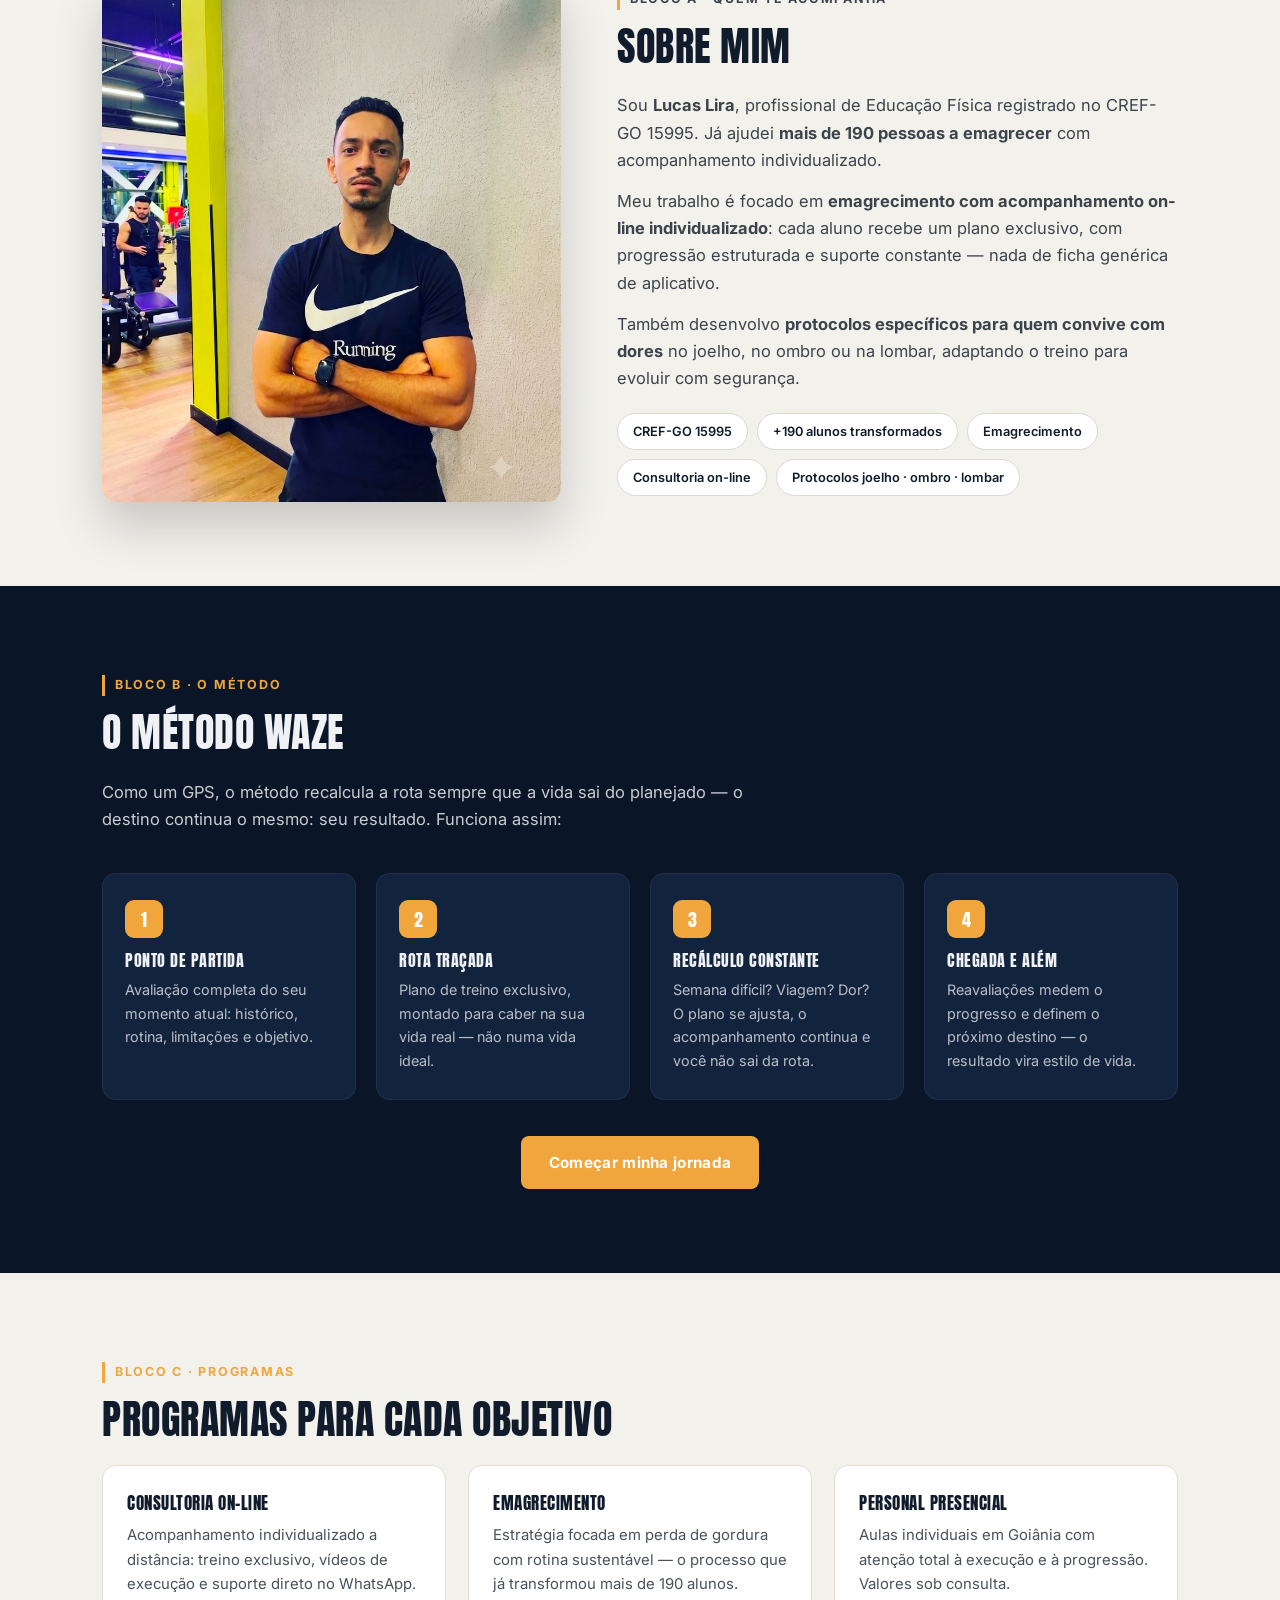
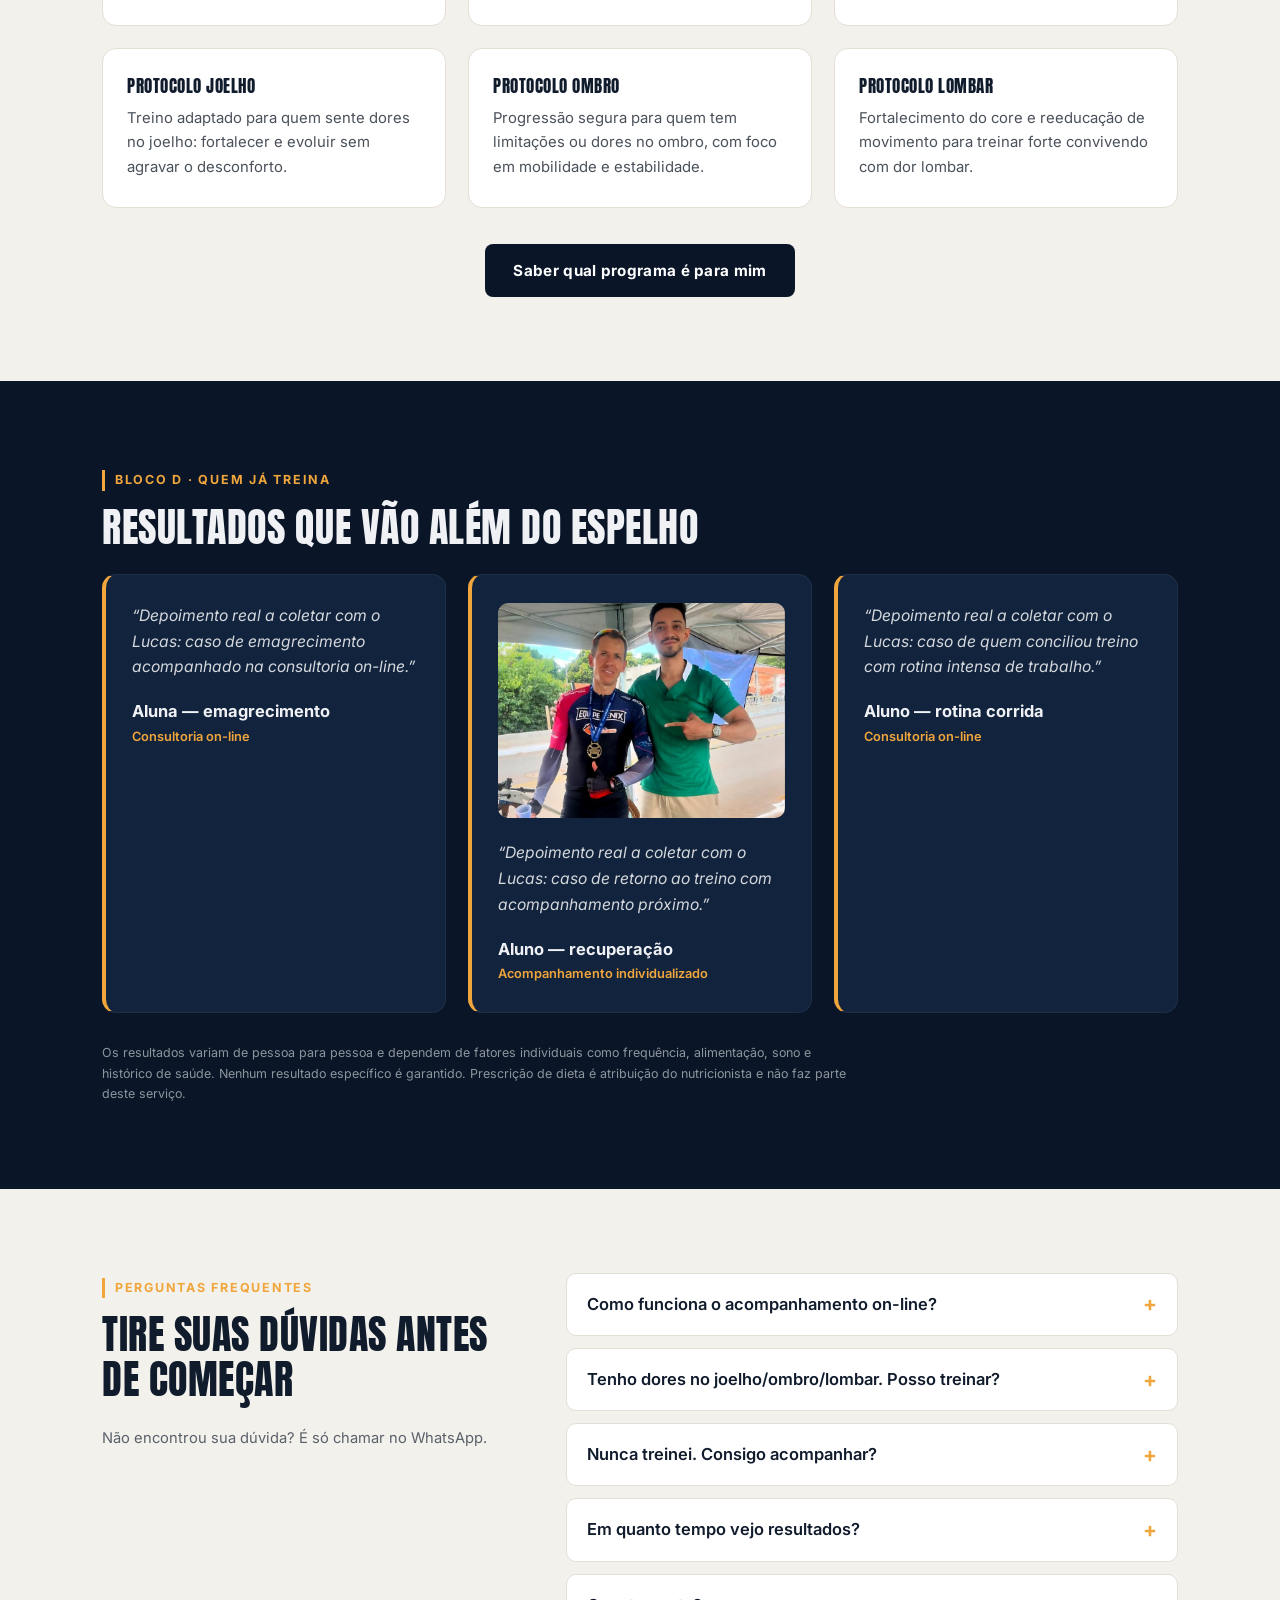
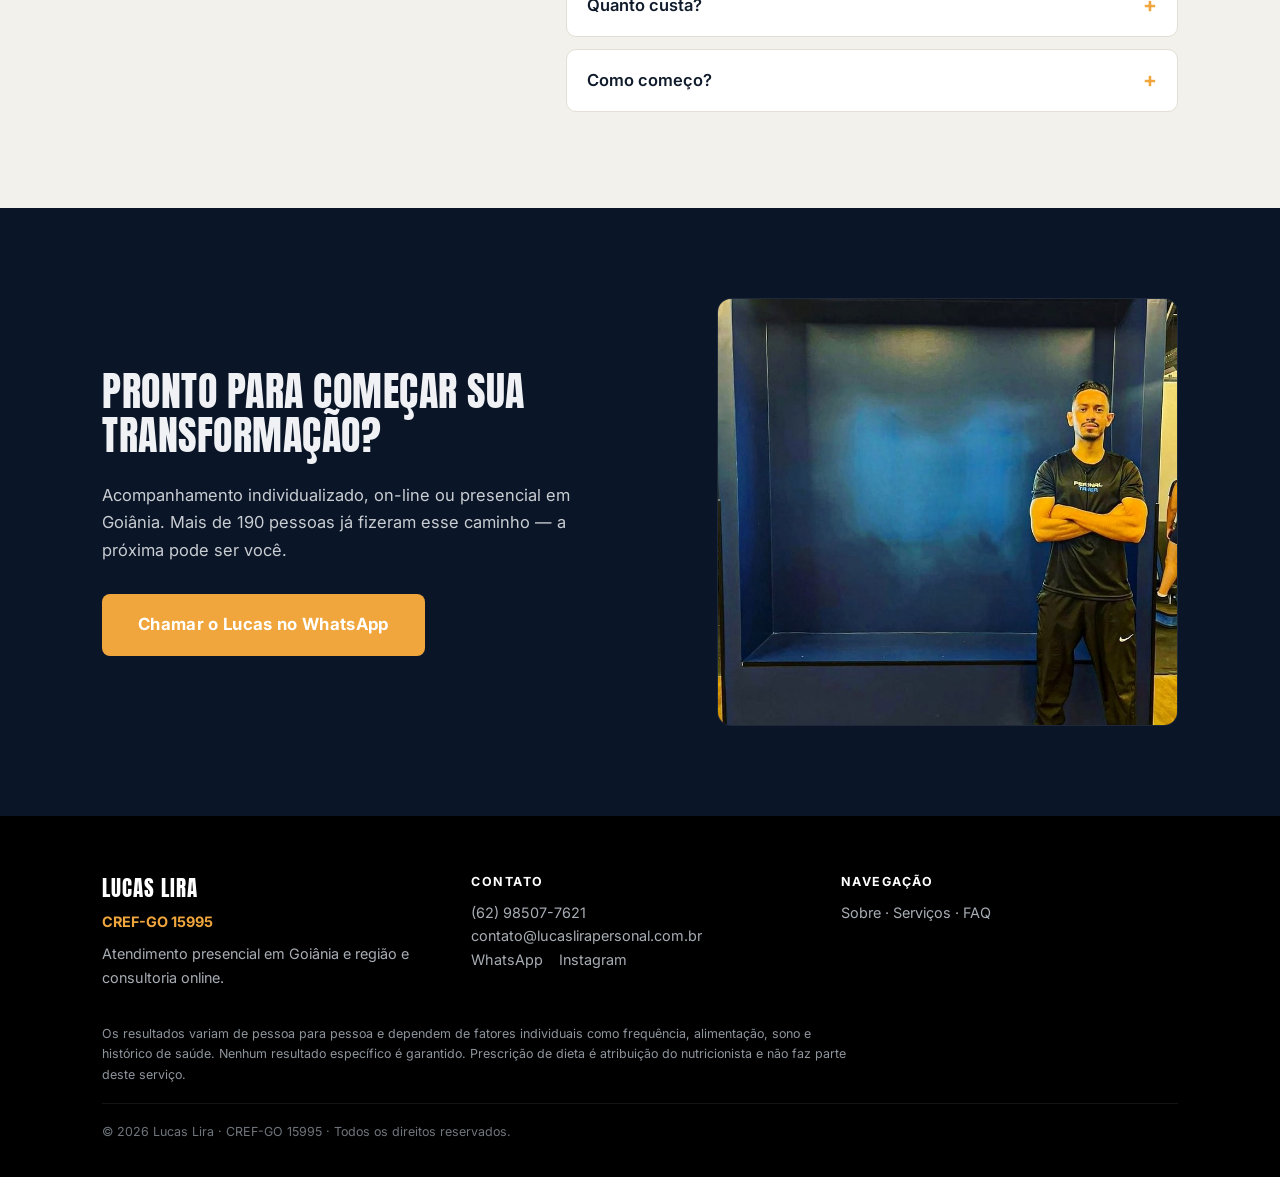
==== commit d52471e6: "Add files via upload" ====
--- a/index.html
+++ b/index.html
@@ -145,7 +145,7 @@
   </section>
 
   <!-- ===== CAPTURA DE E-MAIL ===== -->
-  <section class="captura">
+  <section class="captura" id="captura-sec">
     <div class="wrap captura-in">
       <div>
         <h2 id="cap-titulo"></h2>
--- a/styles.css
+++ b/styles.css
@@ -146,6 +146,7 @@
 /* ---- Depoimentos ---- */
 .depo{padding:84px 0;background:var(--ink)}
 .depo-card{background:var(--card);border:1px solid rgba(255,255,255,.06);border-left:4px solid var(--accent);border-radius:var(--radius);padding:28px 26px;display:flex;flex-direction:column;gap:18px}
+.depo-foto{width:100%;border-radius:10px;margin-bottom:4px}
 .depo-card blockquote{font-size:.98rem;color:#d4d8dc;font-style:italic}
 .depo-card figcaption{display:flex;flex-direction:column}
 .depo-card figcaption span{font-size:.8rem;color:var(--accent);font-weight:600}
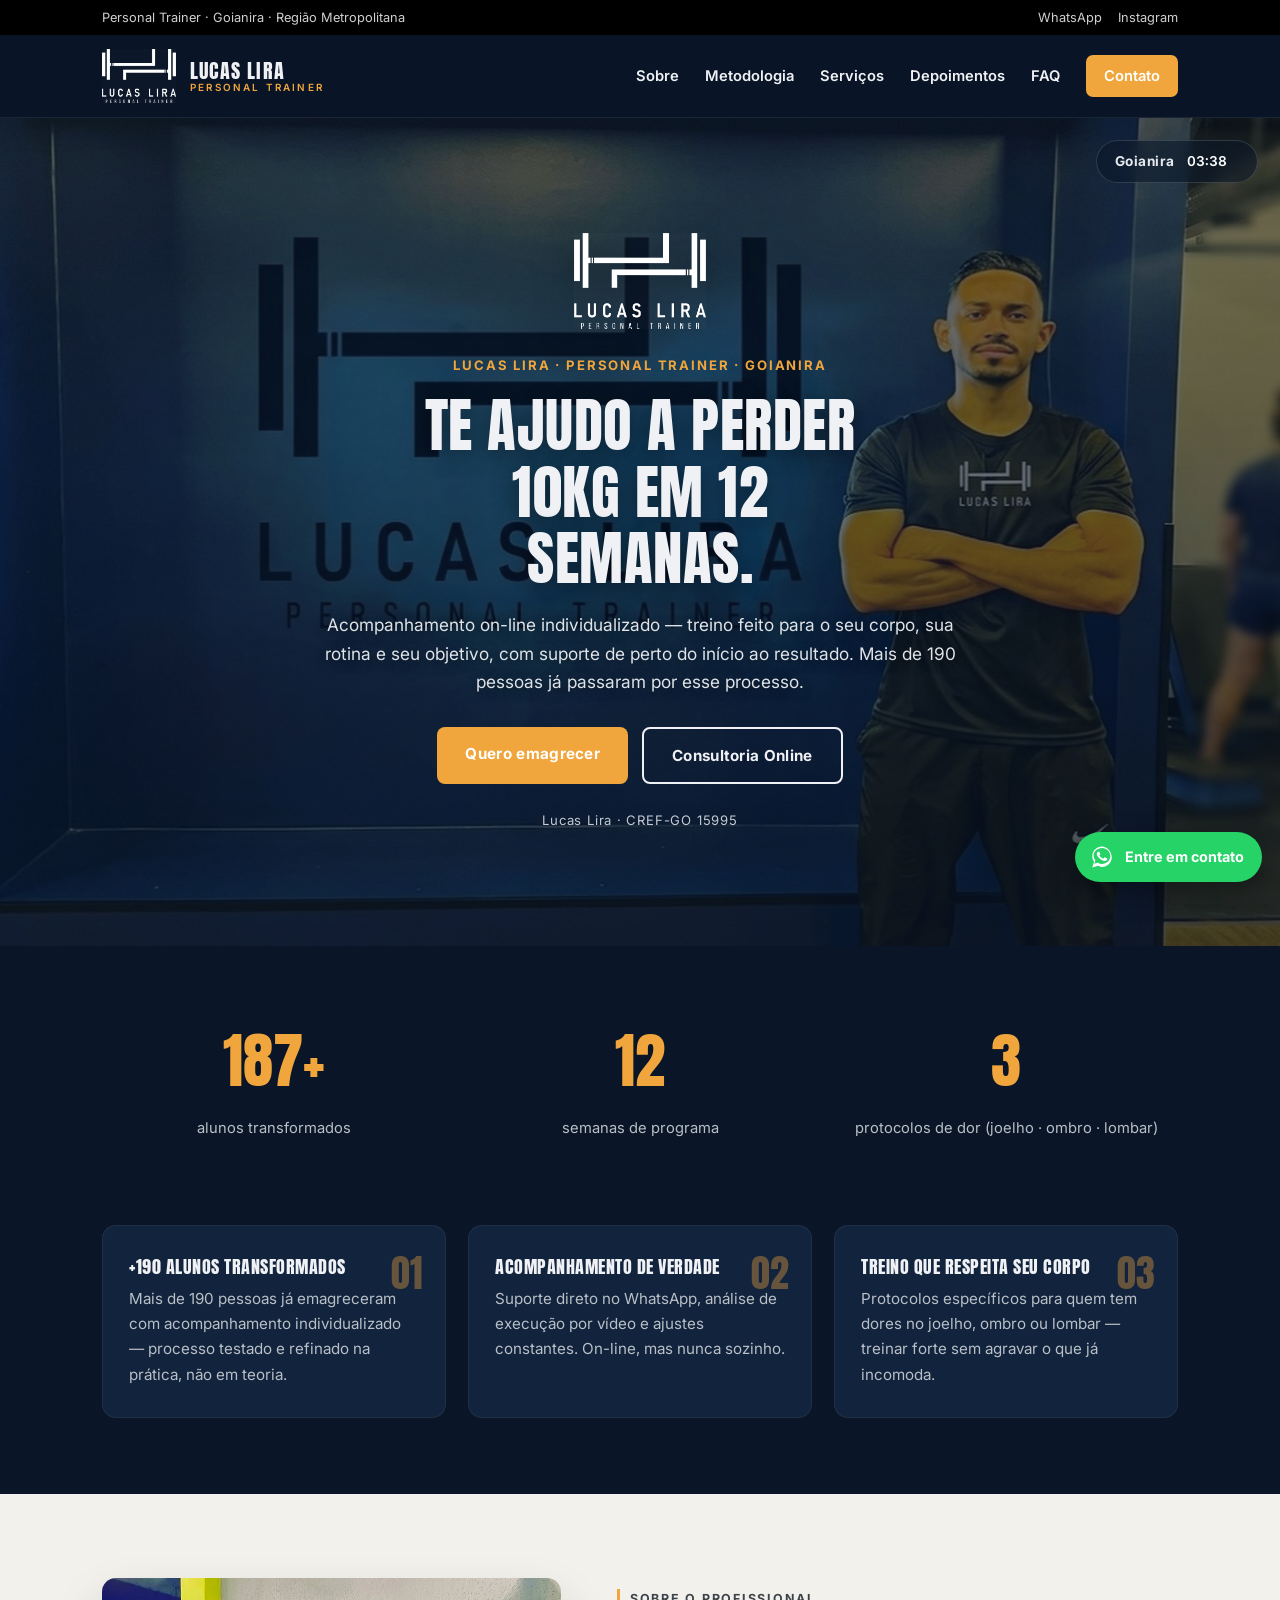
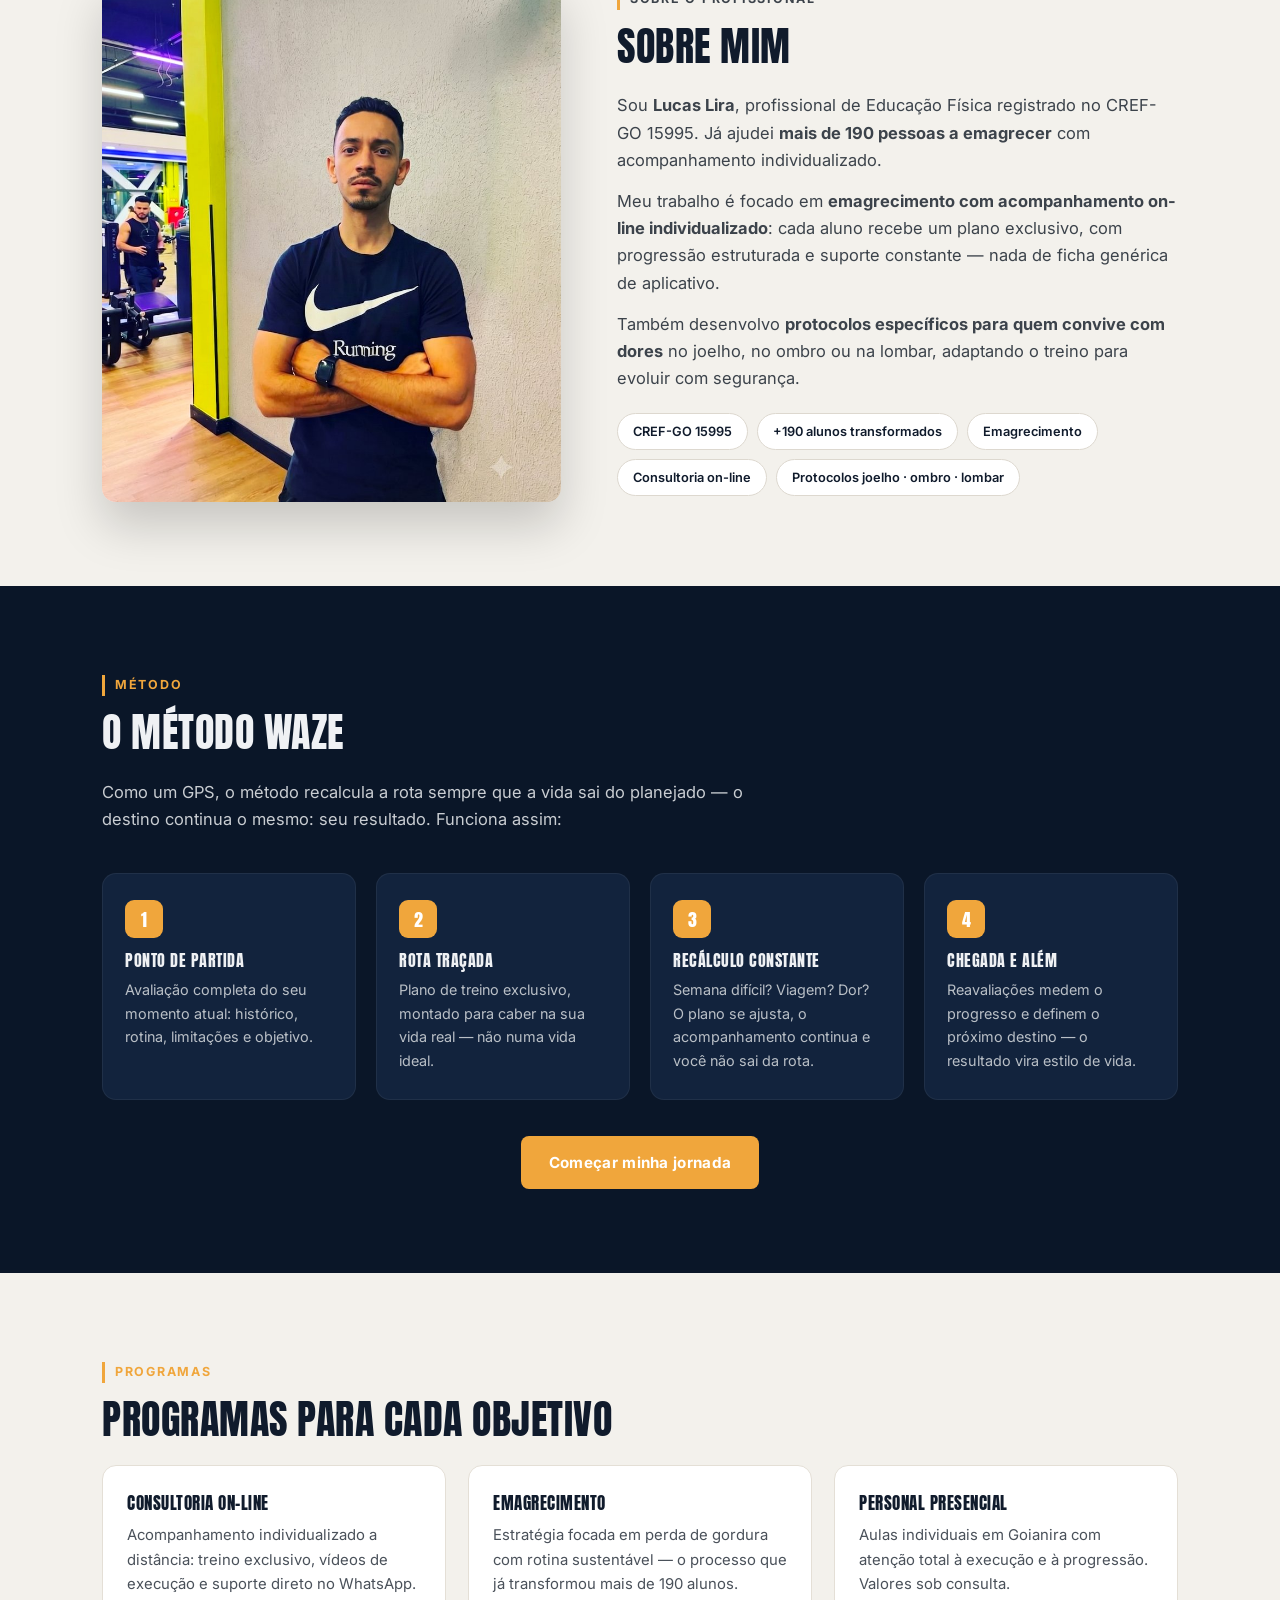
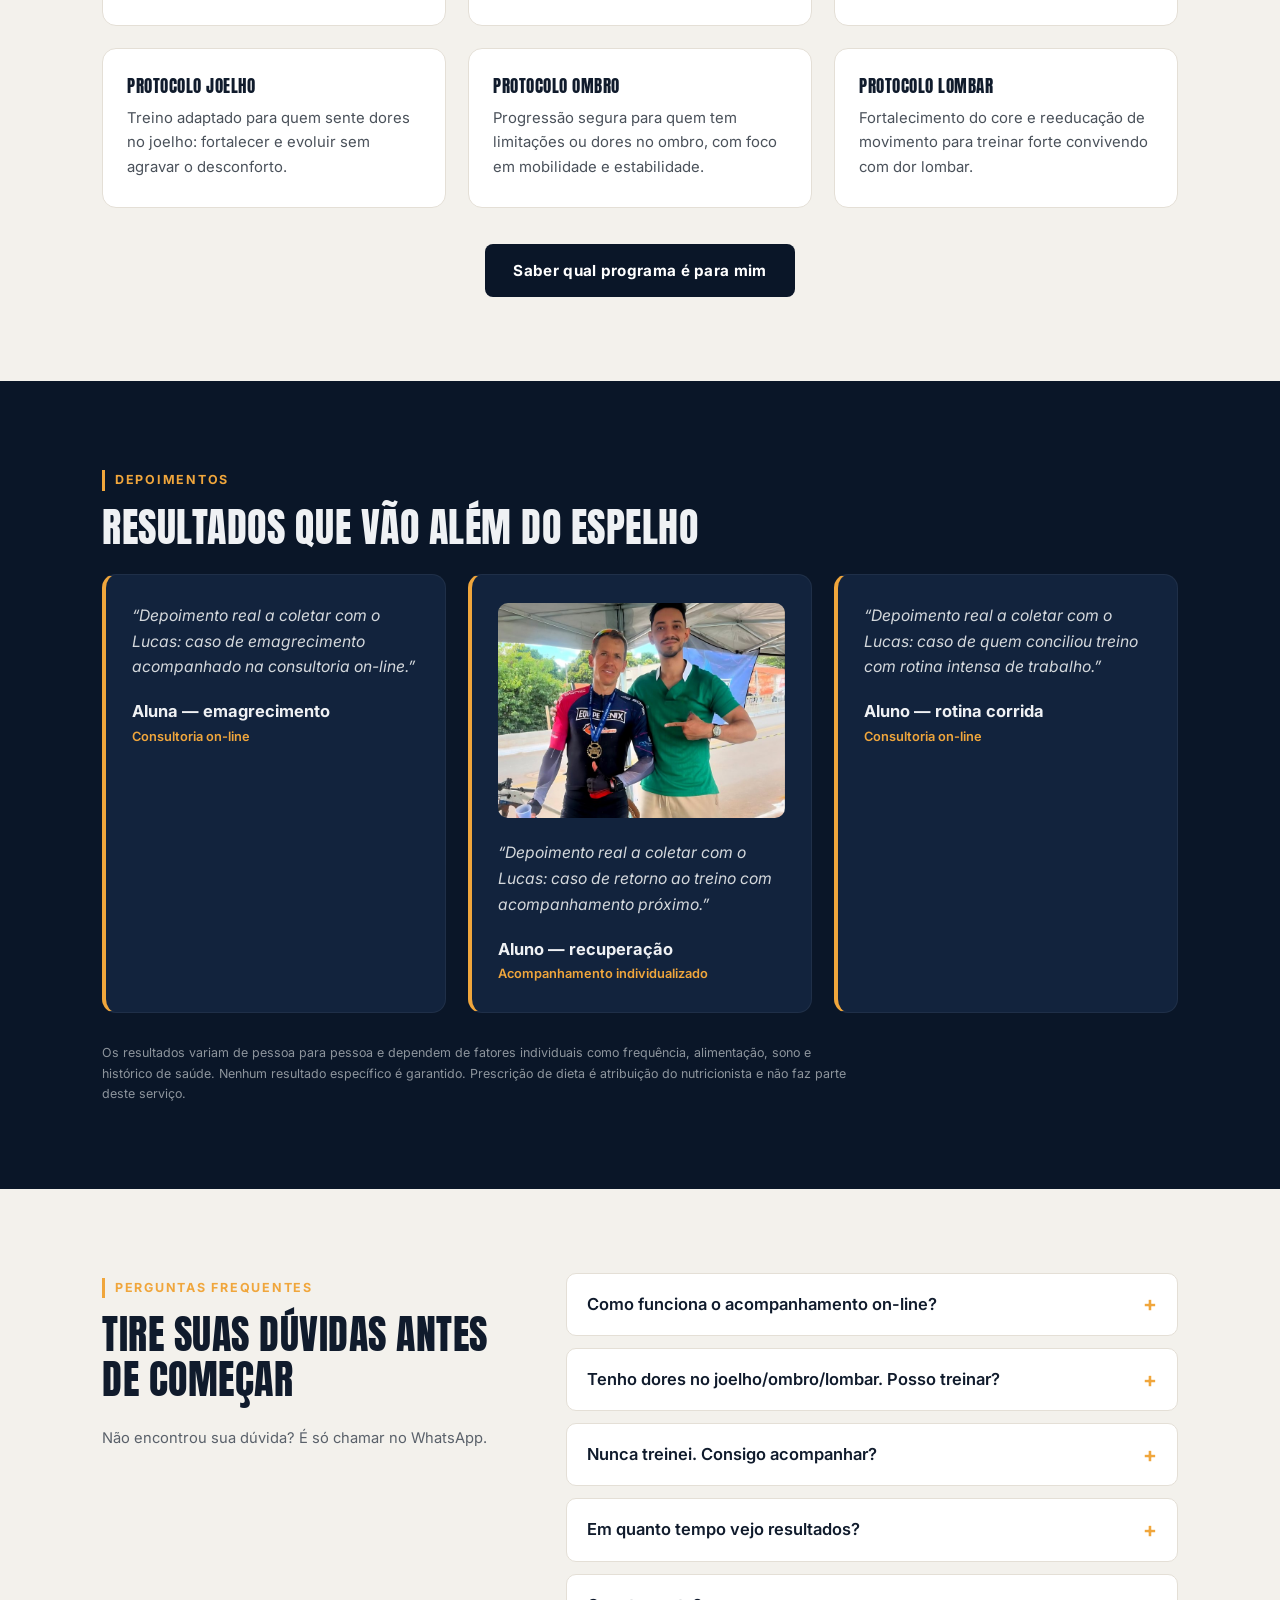
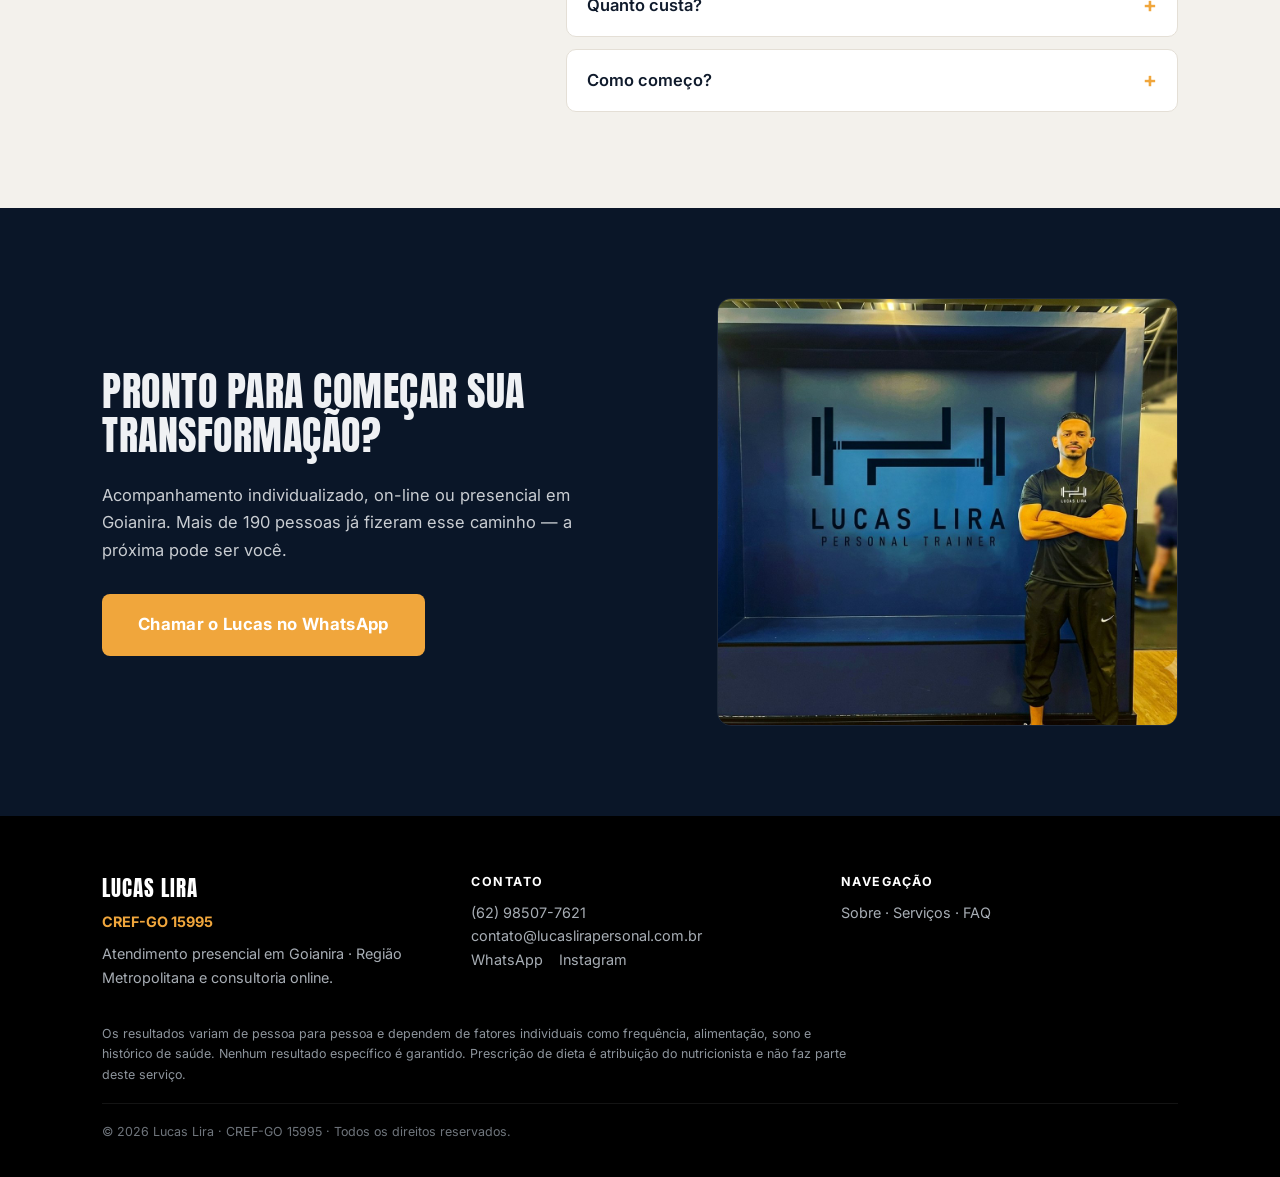
==== commit 0775b55c: "Add files via upload" ====
--- a/index.html
+++ b/index.html
@@ -3,8 +3,23 @@
 <head>
   <meta charset="UTF-8">
   <meta name="viewport" content="width=device-width, initial-scale=1.0">
-  <title>Personal Trainer</title>
-  <meta name="description" content="Treinos personalizados com acompanhamento profissional. Atendimento presencial e consultoria online.">
+  <title>Lucas Lira · Personal Trainer em Goianira</title>
+  <meta name="description" content="Acompanhamento individualizado on-line e presencial em Goianira. +190 alunos transformados com o Método Waze. CREF-GO 15995.">
+    <!-- ===== Compartilhamento social (WhatsApp, Facebook, etc.) ===== -->
+  <meta property="og:type" content="website">
+  <meta property="og:title" content="Lucas Lira · Personal Trainer em Goianira">
+  <meta property="og:description" content="Acompanhamento individualizado on-line e presencial. +190 alunos já transformaram o corpo com o Método Waze. CREF-GO 15995.">
+  <meta property="og:image" content="https://lucaslirapersonal.com.br/img/slide1.jpg">
+  <meta property="og:image:width" content="1600">
+  <meta property="og:image:height" content="900">
+  <meta property="og:url" content="https://lucaslirapersonal.com.br/">
+  <meta property="og:locale" content="pt_BR">
+  <meta property="og:site_name" content="Lucas Lira Personal">
+  <meta name="twitter:card" content="summary_large_image">
+  <meta name="twitter:title" content="Lucas Lira · Personal Trainer em Goianira">
+  <meta name="twitter:description" content="Acompanhamento individualizado on-line e presencial. +190 alunos já transformaram o corpo com o Método Waze.">
+  <meta name="twitter:image" content="https://lucaslirapersonal.com.br/img/slide1.jpg">
+  <meta name="theme-color" content="#0A1628">
   <link rel="preconnect" href="https://fonts.googleapis.com">
   <link rel="preconnect" href="https://fonts.gstatic.com" crossorigin>
   <link href="https://fonts.googleapis.com/css2?family=Anton&family=Inter:wght@400;500;600;700&display=swap" rel="stylesheet">
@@ -82,7 +97,7 @@
     <div class="wrap sobre-in">
       <div class="sobre-img"><img id="img-sobre" src="" alt="Personal trainer em atendimento"></div>
       <div class="sobre-txt">
-        <p class="tag">Bloco A · Quem te acompanha</p>
+        <p class="tag">Sobre o profissional</p>
         <h2 id="sobre-titulo"></h2>
         <div id="sobre-paragrafos"></div>
         <div class="chips" id="sobre-chips"></div>
@@ -93,7 +108,7 @@
   <!-- ===== METODOLOGIA ===== -->
   <section class="metodo" id="metodologia">
     <div class="wrap">
-      <p class="tag tag-light">Bloco B · O método</p>
+      <p class="tag tag-light">Método</p>
       <h2 id="metodo-titulo"></h2>
       <p class="metodo-intro" id="metodo-intro"></p>
       <div class="grid-4" id="metodo-grid"></div>
@@ -104,7 +119,7 @@
   <!-- ===== SERVIÇOS ===== -->
   <section class="servicos section-light" id="servicos">
     <div class="wrap">
-      <p class="tag">Bloco C · Programas</p>
+      <p class="tag">Programas</p>
       <h2>Programas para cada objetivo</h2>
       <div class="grid-3" id="serv-grid"></div>
       <div class="center"><a class="btn btn-dark" id="serv-cta" href="#" target="_blank" rel="noopener"></a></div>
@@ -125,7 +140,7 @@
   <!-- ===== DEPOIMENTOS ===== -->
   <section class="depo" id="depoimentos">
     <div class="wrap">
-      <p class="tag tag-light">Bloco D · Quem já treina</p>
+      <p class="tag tag-light">Depoimentos</p>
       <h2>Resultados que vão além do espelho</h2>
       <div class="grid-3" id="depo-grid"></div>
       <p class="disclaimer" id="depo-disclaimer"></p>
--- a/styles.css
+++ b/styles.css
@@ -44,7 +44,7 @@
 .nav-in{display:flex;justify-content:space-between;align-items:center;padding:14px 22px}
 .brand{font-family:'Anton',sans-serif;font-size:1.25rem;text-transform:uppercase;letter-spacing:.06em;display:flex;align-items:center;line-height:1.1}
 .brand-txt{display:flex;flex-direction:column}
-.brand-logo{height:54px;width:auto;display:block}
+.brand-logo{height:54px;width:auto;display:block;margin-right:14px}
 .brand small{font-family:'Inter',sans-serif;font-size:.62rem;font-weight:600;letter-spacing:.22em;color:var(--accent);text-transform:uppercase}
 .menu{display:flex;gap:26px;align-items:center;font-weight:600;font-size:.92rem}
 .menu a:hover{color:var(--accent)}
@@ -53,7 +53,7 @@
 .burger{display:none;background:none;border:none;color:var(--txt-light);font-size:1.5rem;cursor:pointer}
 
 /* ---- Hero: slideshow de fundo com zoom lento (Ken Burns) ---- */
-.hero{position:relative;min-height:92vh;display:flex;align-items:center;justify-content:center;text-align:center;overflow:hidden;background:var(--ink)}
+.hero{position:relative;min-height:92vh;display:flex;align-items:center;justify-content:center;text-align:center;overflow:hidden;background:var(--ink) center/cover}
 .hero-slides,.hero-slide,.hero-overlay{position:absolute;inset:0}
 .hero-slide{background-size:cover;background-position:center;opacity:0;transition:opacity 1.6s ease}
 .hero-slide.active{opacity:1;animation:kenburns 8s ease-out forwards}
@@ -174,6 +174,7 @@
 
 /* ---- CTA final ---- */
 .final{padding:90px 0;background:var(--ink)}
+@media(max-width:720px){.final-in{gap:24px}.final-img img{max-width:100%}}
 .final-in{display:grid;grid-template-columns:1.1fr .9fr;gap:52px;align-items:center}
 .final-txt p{color:#c9cdd2;margin:16px 0 30px;max-width:32em}
 .final-img img{border-radius:var(--radius);border:1px solid rgba(255,255,255,.08)}
@@ -181,6 +182,7 @@
 /* ---- Rodapé ---- */
 .footer{background:#000;padding:56px 0 34px;font-size:.9rem;color:#a7adb4}
 .footer-grid{display:grid;grid-template-columns:repeat(3,1fr);gap:32px;margin-bottom:34px}
+.footer .footer-grid > div{min-width:0}
 .footer-brand{font-family:'Anton',sans-serif;font-size:1.3rem;color:#fff;text-transform:uppercase;letter-spacing:.05em}
 .footer-cref{color:var(--accent);font-weight:700;margin:4px 0 8px}
 .footer-h{font-weight:700;color:#fff;margin-bottom:8px;text-transform:uppercase;font-size:.78rem;letter-spacing:.12em}
@@ -196,11 +198,12 @@
 }
 @media(max-width:720px){
   .brand-logo{height:44px}
-  .hero{min-height:86vh}
+  .hero{min-height:auto;padding:60px 0}
   .hero-logo{height:72px}
   .wa-float span{display:none}
   .wa-float{padding:14px}
   .stats-grid{grid-template-columns:1fr;gap:30px}
+  .footer-grid{grid-template-columns:1fr;gap:26px;text-align:left}
   .clima-card{top:12px;right:12px;padding:7px 14px;font-size:.78rem;gap:9px}
   .grid-3{grid-template-columns:1fr}
   .menu{display:none;position:absolute;top:100%;left:0;right:0;background:var(--ink);flex-direction:column;padding:18px 22px;gap:16px;border-bottom:1px solid rgba(255,255,255,.08)}
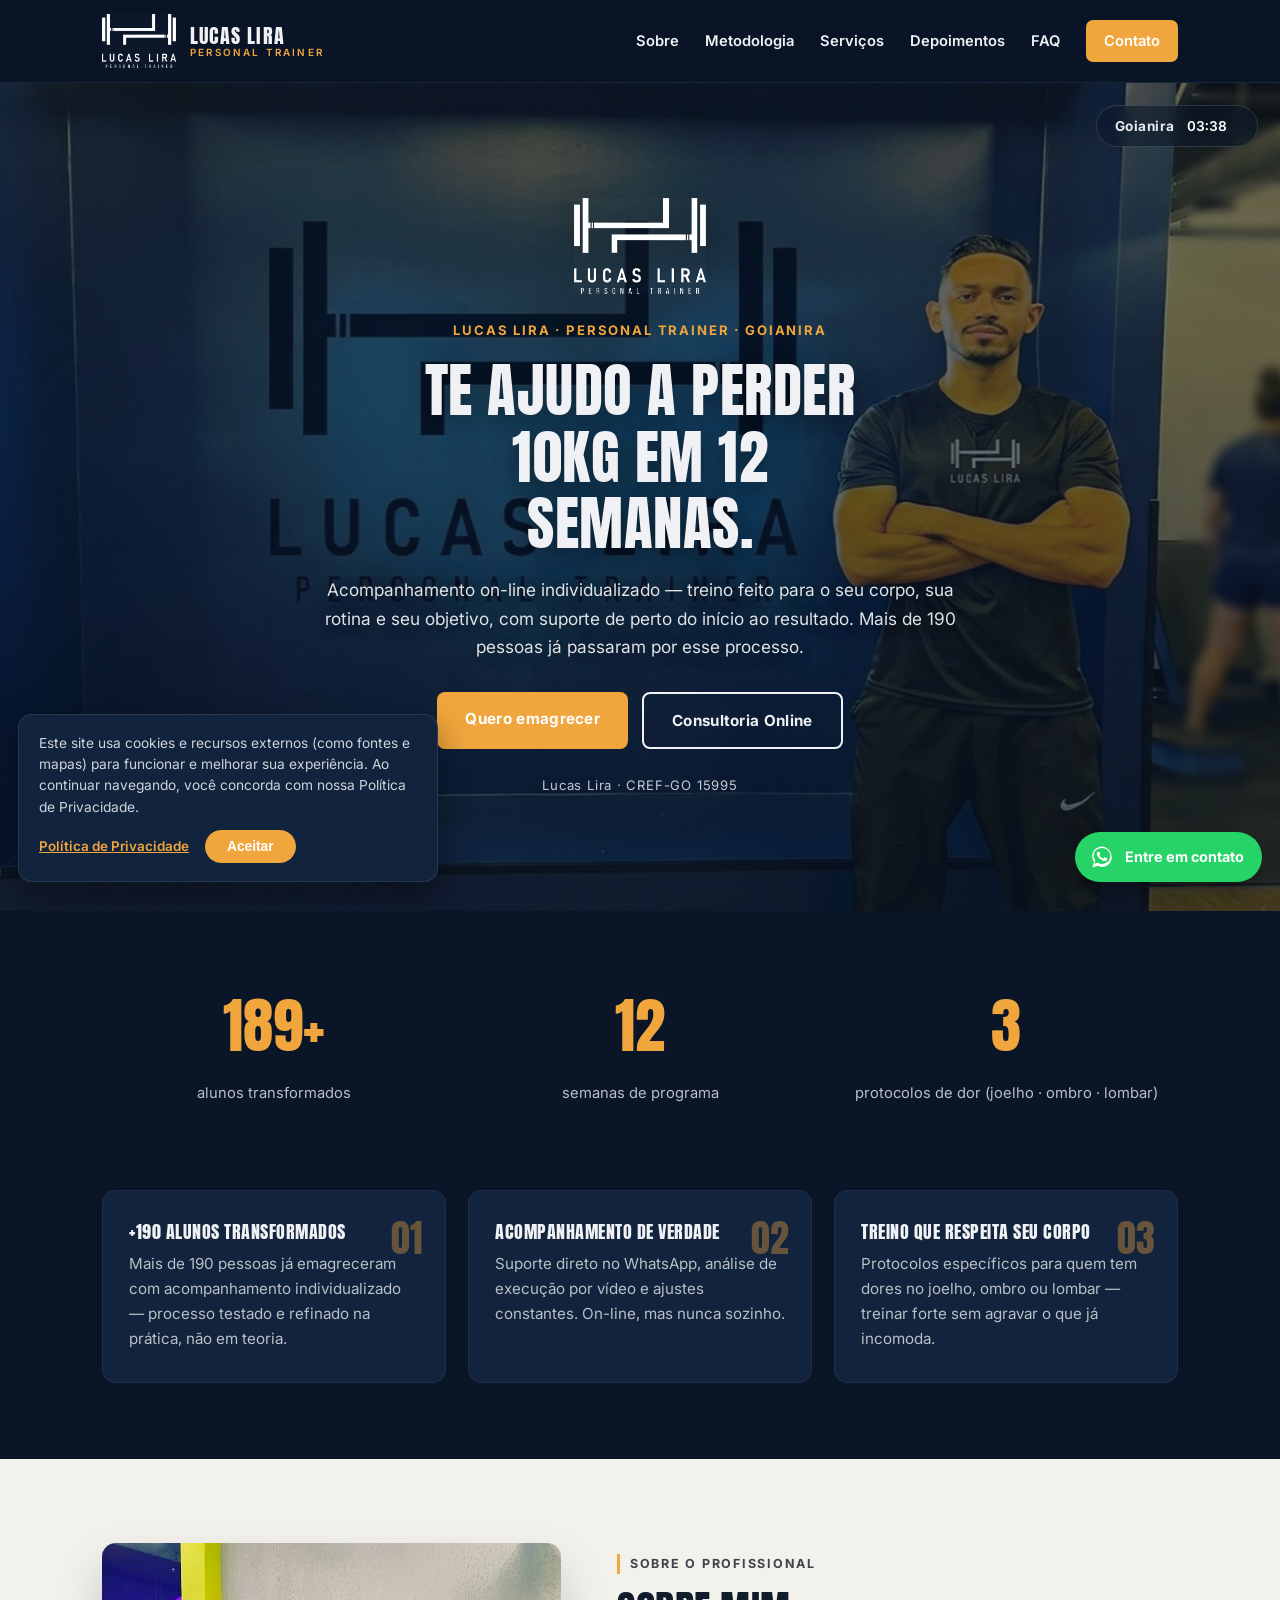
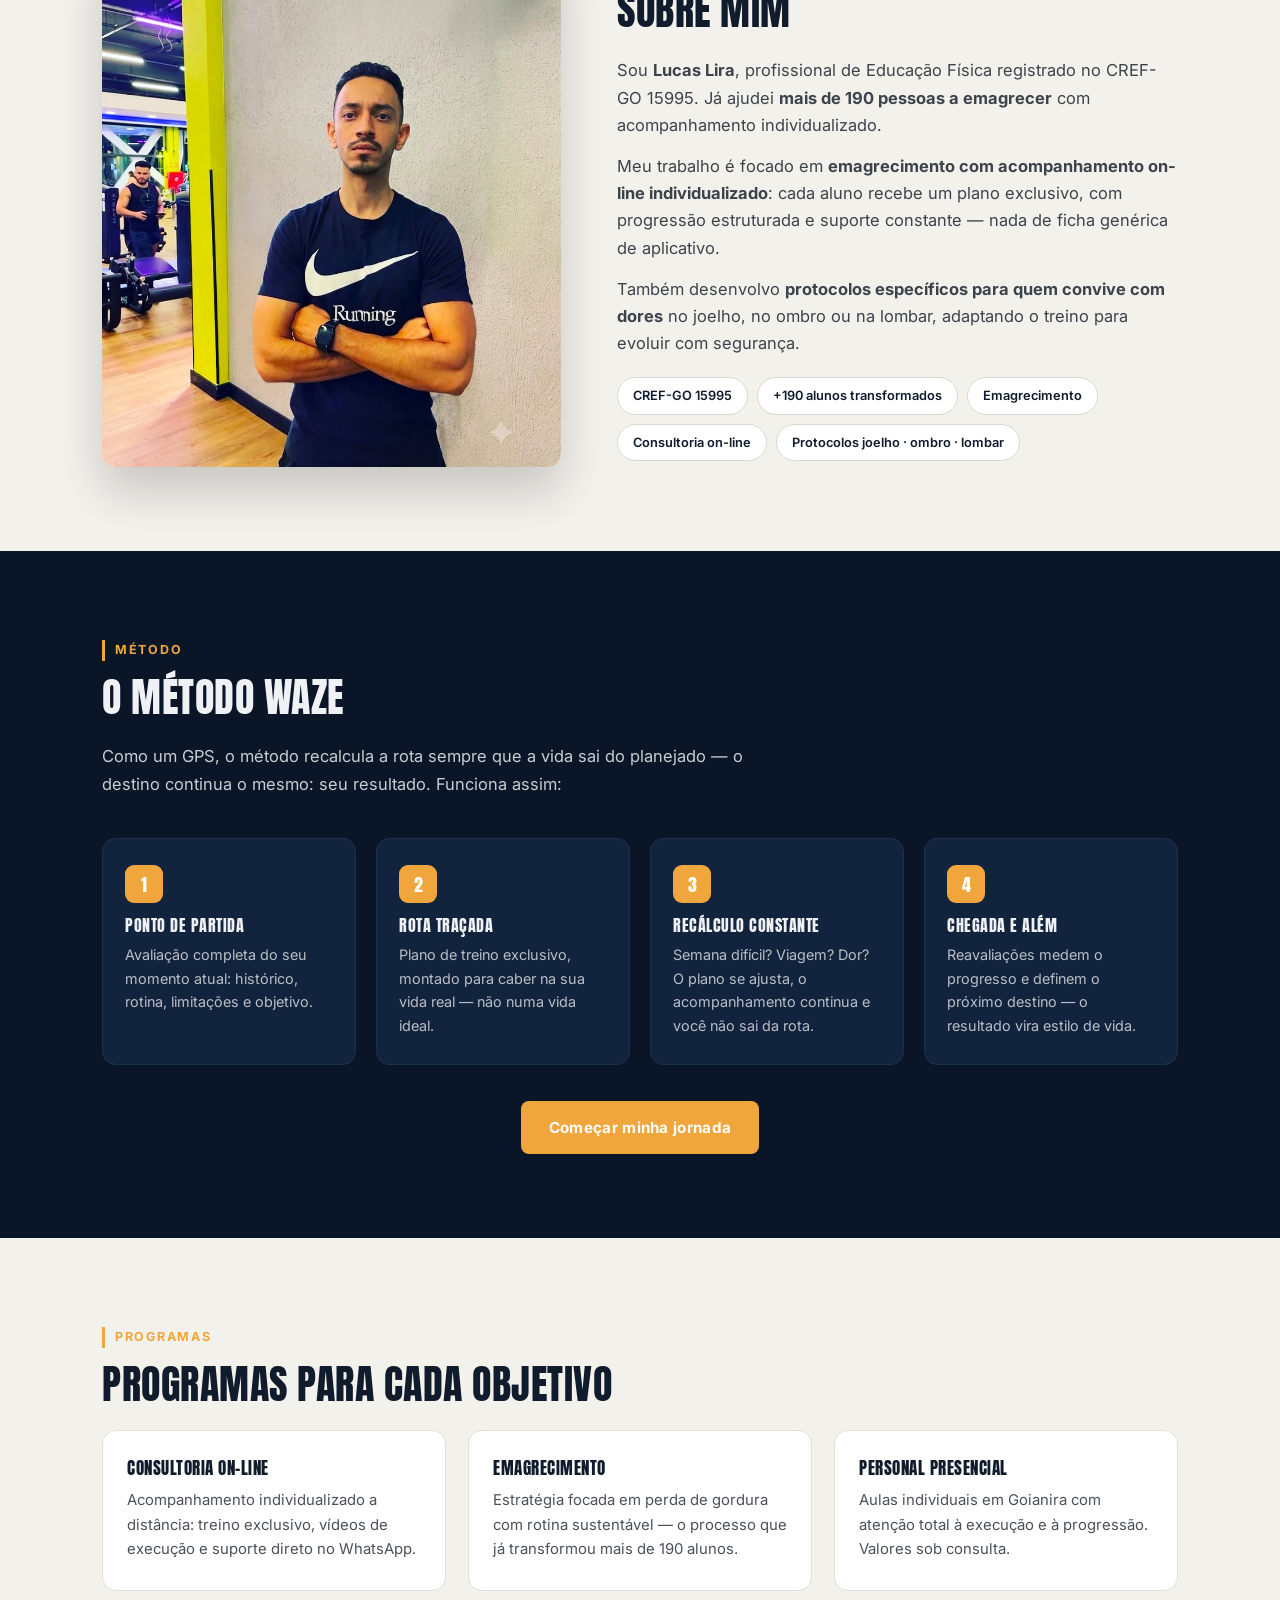
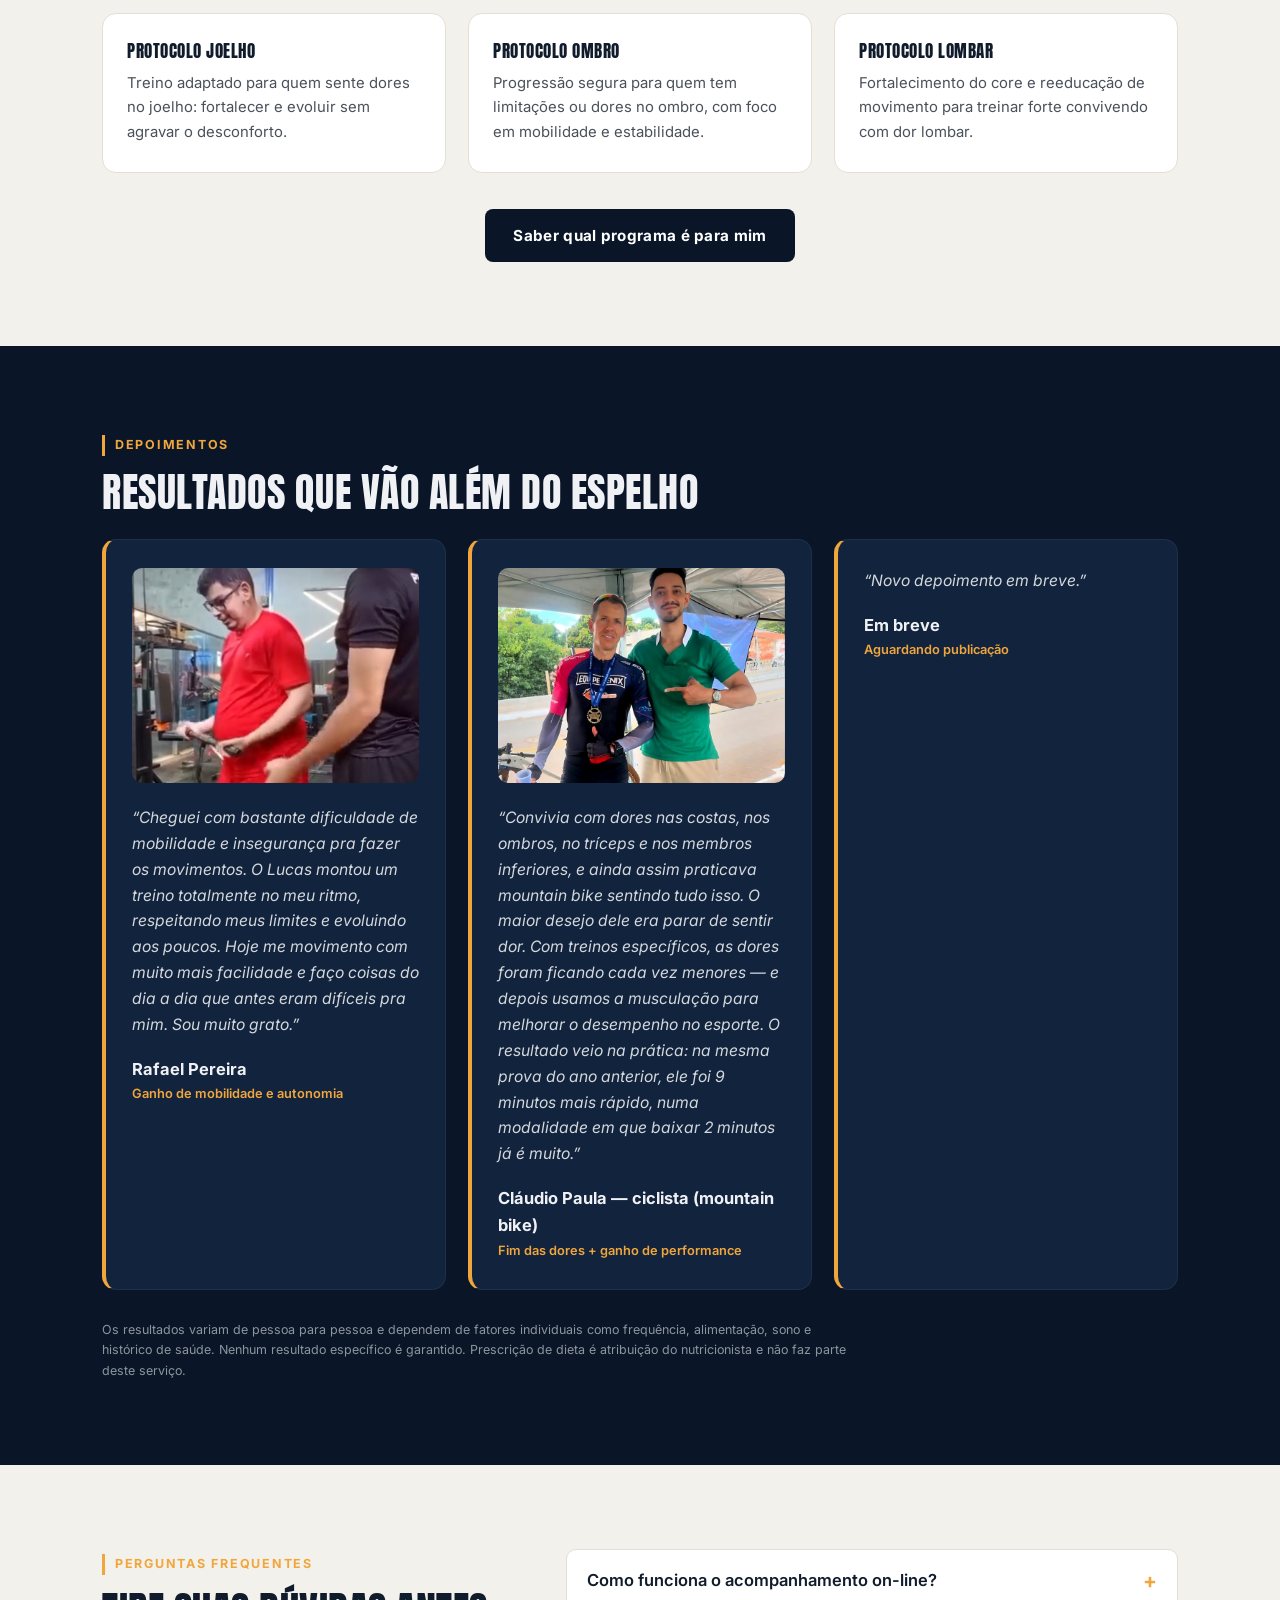
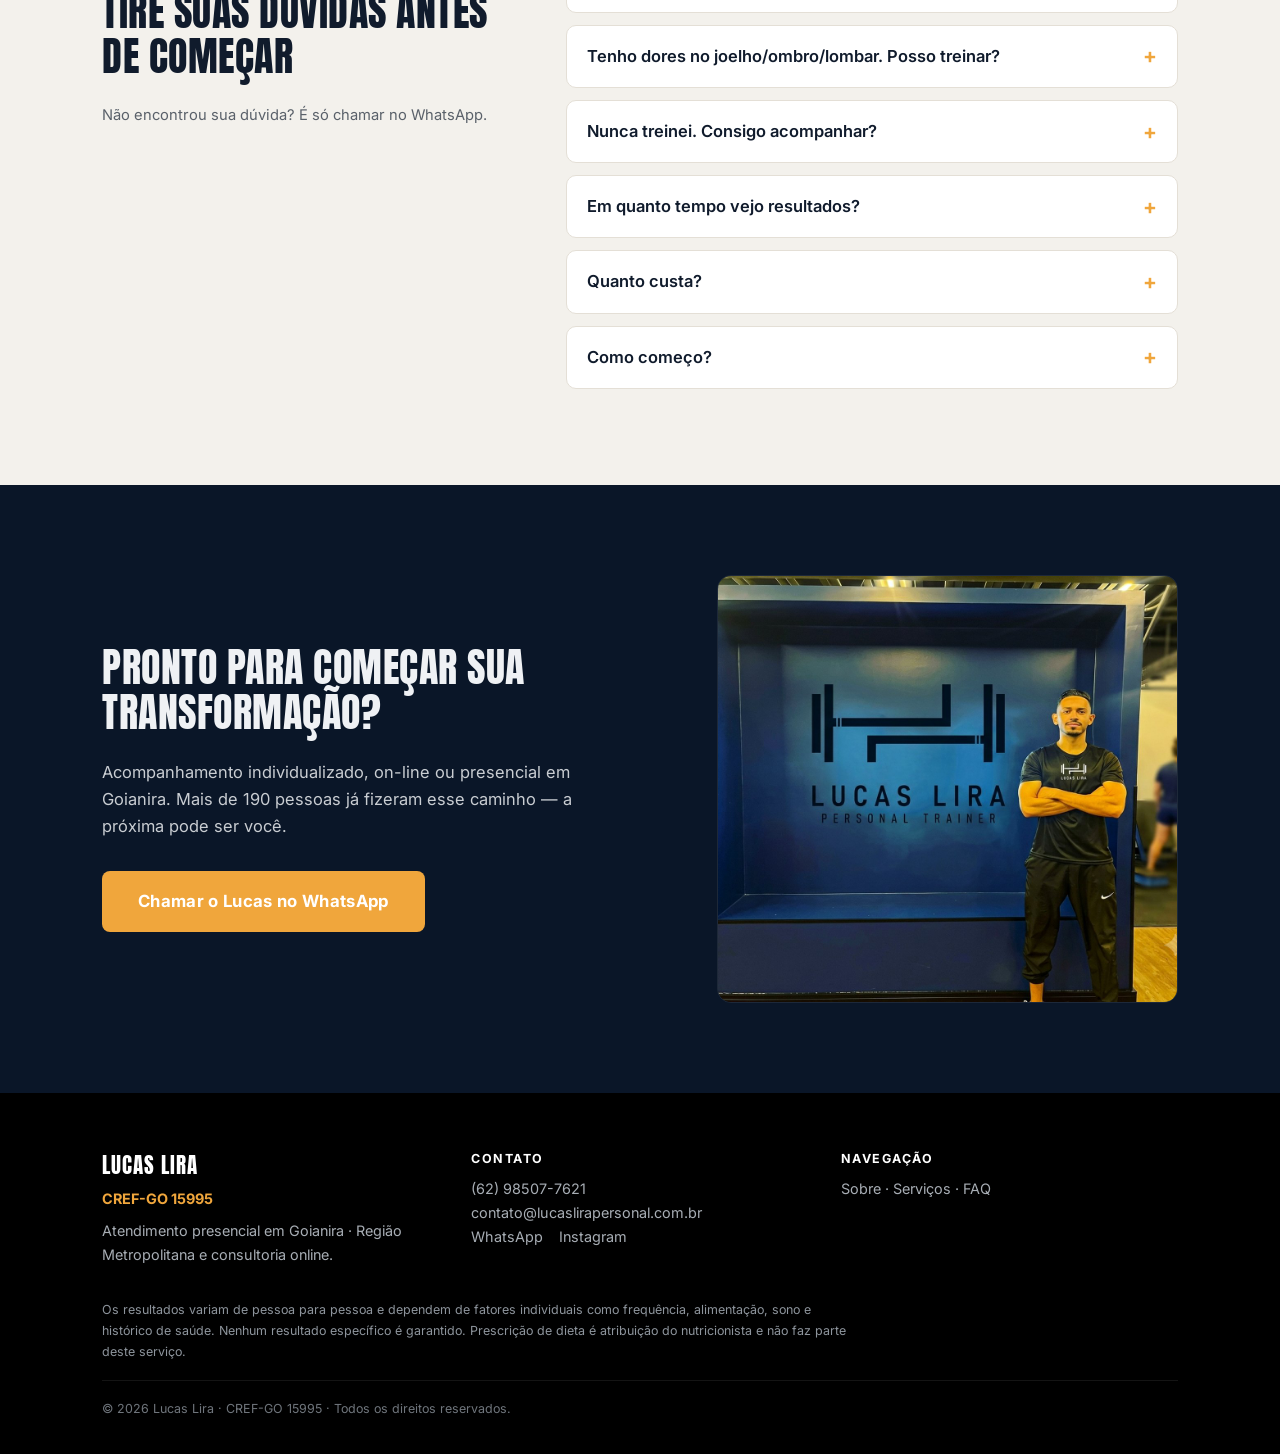
==== commit bda67fd4: "Add files via upload" ====
--- a/index.html
+++ b/index.html
@@ -28,17 +28,6 @@
 </head>
 <body>
 
-  <!-- ===== BARRA SUPERIOR ===== -->
-  <div class="topbar">
-    <div class="wrap topbar-in">
-      <span id="tb-regiao"></span>
-      <div class="topbar-links">
-        <a id="tb-wa" href="#" target="_blank" rel="noopener">WhatsApp</a>
-        <a id="tb-ig" href="#" target="_blank" rel="noopener">Instagram</a>
-      </div>
-    </div>
-  </div>
-
   <!-- ===== NAVEGAÇÃO ===== -->
   <header class="nav" id="topo">
     <div class="wrap nav-in">
@@ -218,6 +207,15 @@
     <span>Entre em contato</span>
   </a>
 
+  <!-- ===== BANNER DE COOKIES (LGPD) ===== -->
+  <div id="cookie-banner" class="cookie-banner" hidden>
+    <p id="cookie-text"></p>
+    <div class="cookie-actions">
+      <a id="cookie-link" href="privacidade.html" target="_blank" rel="noopener"></a>
+      <button id="cookie-accept" type="button"></button>
+    </div>
+  </div>
+
   <script src="render.js"></script>
 </body>
 </html>
--- a/styles.css
+++ b/styles.css
@@ -55,9 +55,9 @@
 /* ---- Hero: slideshow de fundo com zoom lento (Ken Burns) ---- */
 .hero{position:relative;min-height:92vh;display:flex;align-items:center;justify-content:center;text-align:center;overflow:hidden;background:var(--ink) center/cover}
 .hero-slides,.hero-slide,.hero-overlay{position:absolute;inset:0}
-.hero-slide{background-size:cover;background-position:center;opacity:0;transition:opacity 1.6s ease}
+.hero-slide{background-size:cover;background-position:center 22%;opacity:0;transition:opacity 1.6s ease;transform-origin:center 28%}
 .hero-slide.active{opacity:1;animation:kenburns 8s ease-out forwards}
-@keyframes kenburns{from{transform:scale(1)}to{transform:scale(1.09)}}
+@keyframes kenburns{from{transform:scale(1)}to{transform:scale(1.06)}}
 .hero-overlay{background:linear-gradient(180deg,rgba(10,22,40,.55) 0%,rgba(10,22,40,.72) 100%)}
 .hero-in{position:relative;z-index:2;display:flex;flex-direction:column;align-items:center;padding-top:80px;padding-bottom:80px}
 .hero-logo{height:96px;width:auto;margin-bottom:26px;filter:drop-shadow(0 6px 18px rgba(0,0,0,.5))}
@@ -76,6 +76,14 @@
 
 /* ---- Botão flutuante WhatsApp ---- */
 .wa-float{position:fixed;right:18px;bottom:18px;z-index:90;display:flex;align-items:center;gap:10px;background:#25D366;color:#fff;font-weight:700;font-size:.9rem;padding:12px 18px 12px 14px;border-radius:99px;box-shadow:0 10px 28px rgba(0,0,0,.35);transition:.2s}
+/* ---- Banner de cookies (LGPD) ---- */
+.cookie-banner{position:fixed;left:18px;bottom:18px;z-index:95;max-width:420px;background:var(--card);color:var(--txt-light);border:1px solid rgba(255,255,255,.1);border-radius:var(--radius);padding:18px 20px;box-shadow:0 14px 34px rgba(0,0,0,.4)}
+.cookie-banner p{margin:0 0 12px;font-size:.86rem;line-height:1.55;color:#cfd4da}
+.cookie-actions{display:flex;align-items:center;gap:16px;flex-wrap:wrap}
+.cookie-actions a{color:var(--accent);font-size:.84rem;font-weight:600;text-decoration:underline}
+.cookie-actions button{background:var(--accent);color:#fff;border:none;font-weight:700;font-size:.86rem;padding:9px 22px;border-radius:99px;cursor:pointer;transition:.2s}
+.cookie-actions button:hover{background:var(--accent-h)}
+@media(max-width:520px){.cookie-banner{left:12px;right:12px;bottom:12px;max-width:none}}
 .wa-float:hover{transform:translateY(-3px);box-shadow:0 14px 32px rgba(0,0,0,.4)}
 .wa-float svg{flex-shrink:0}
 
